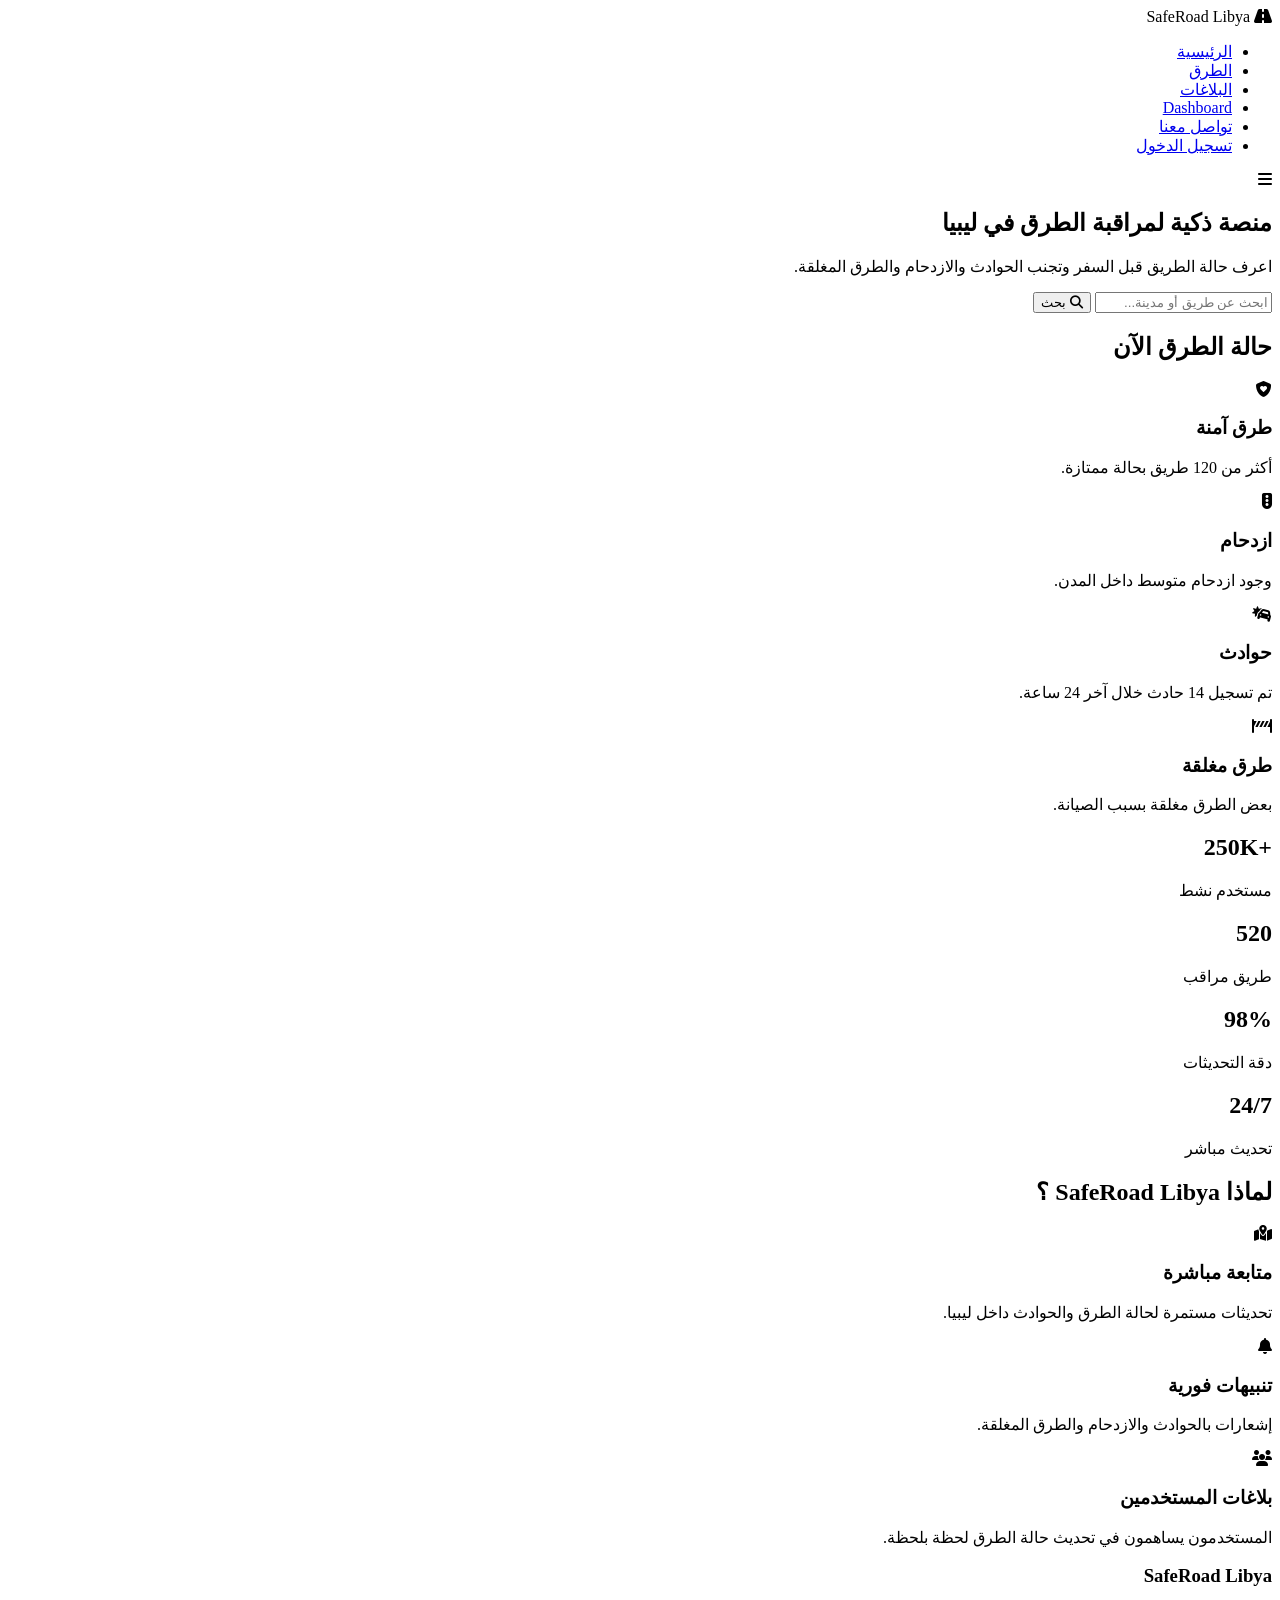
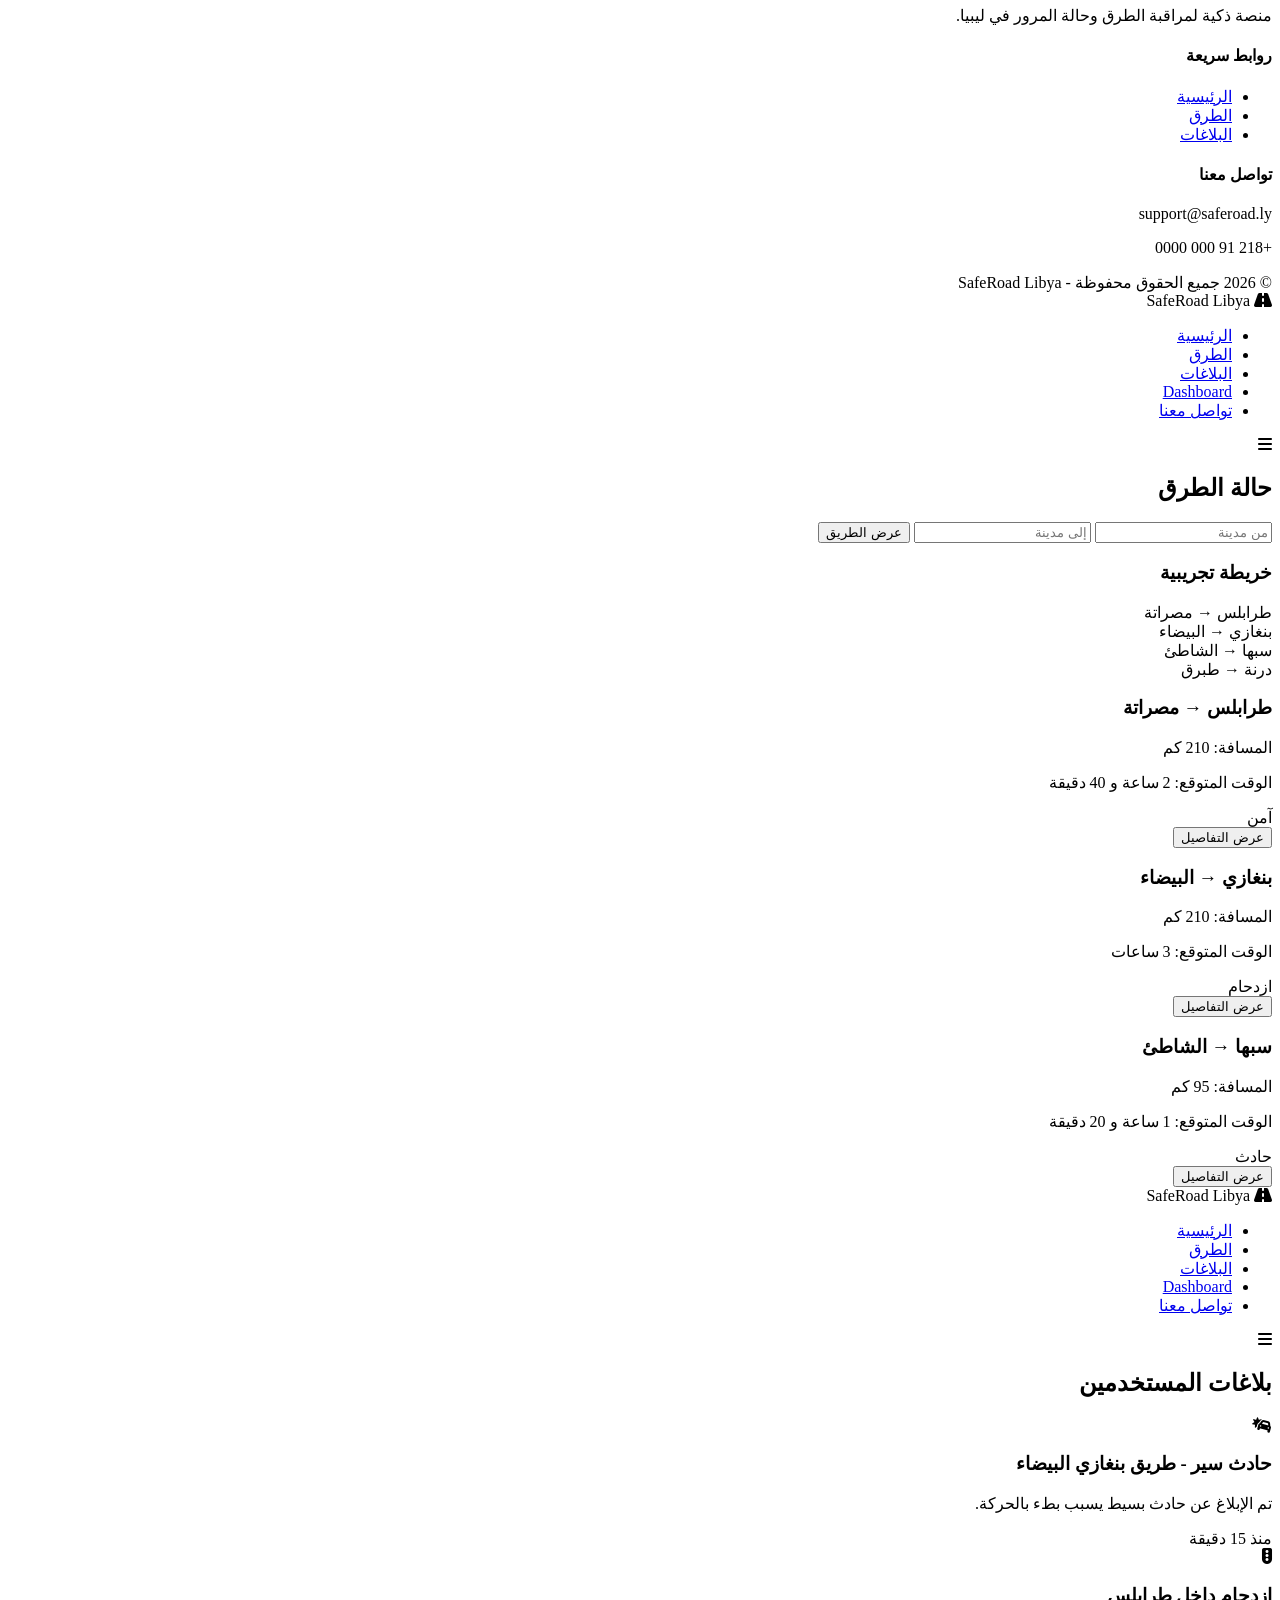
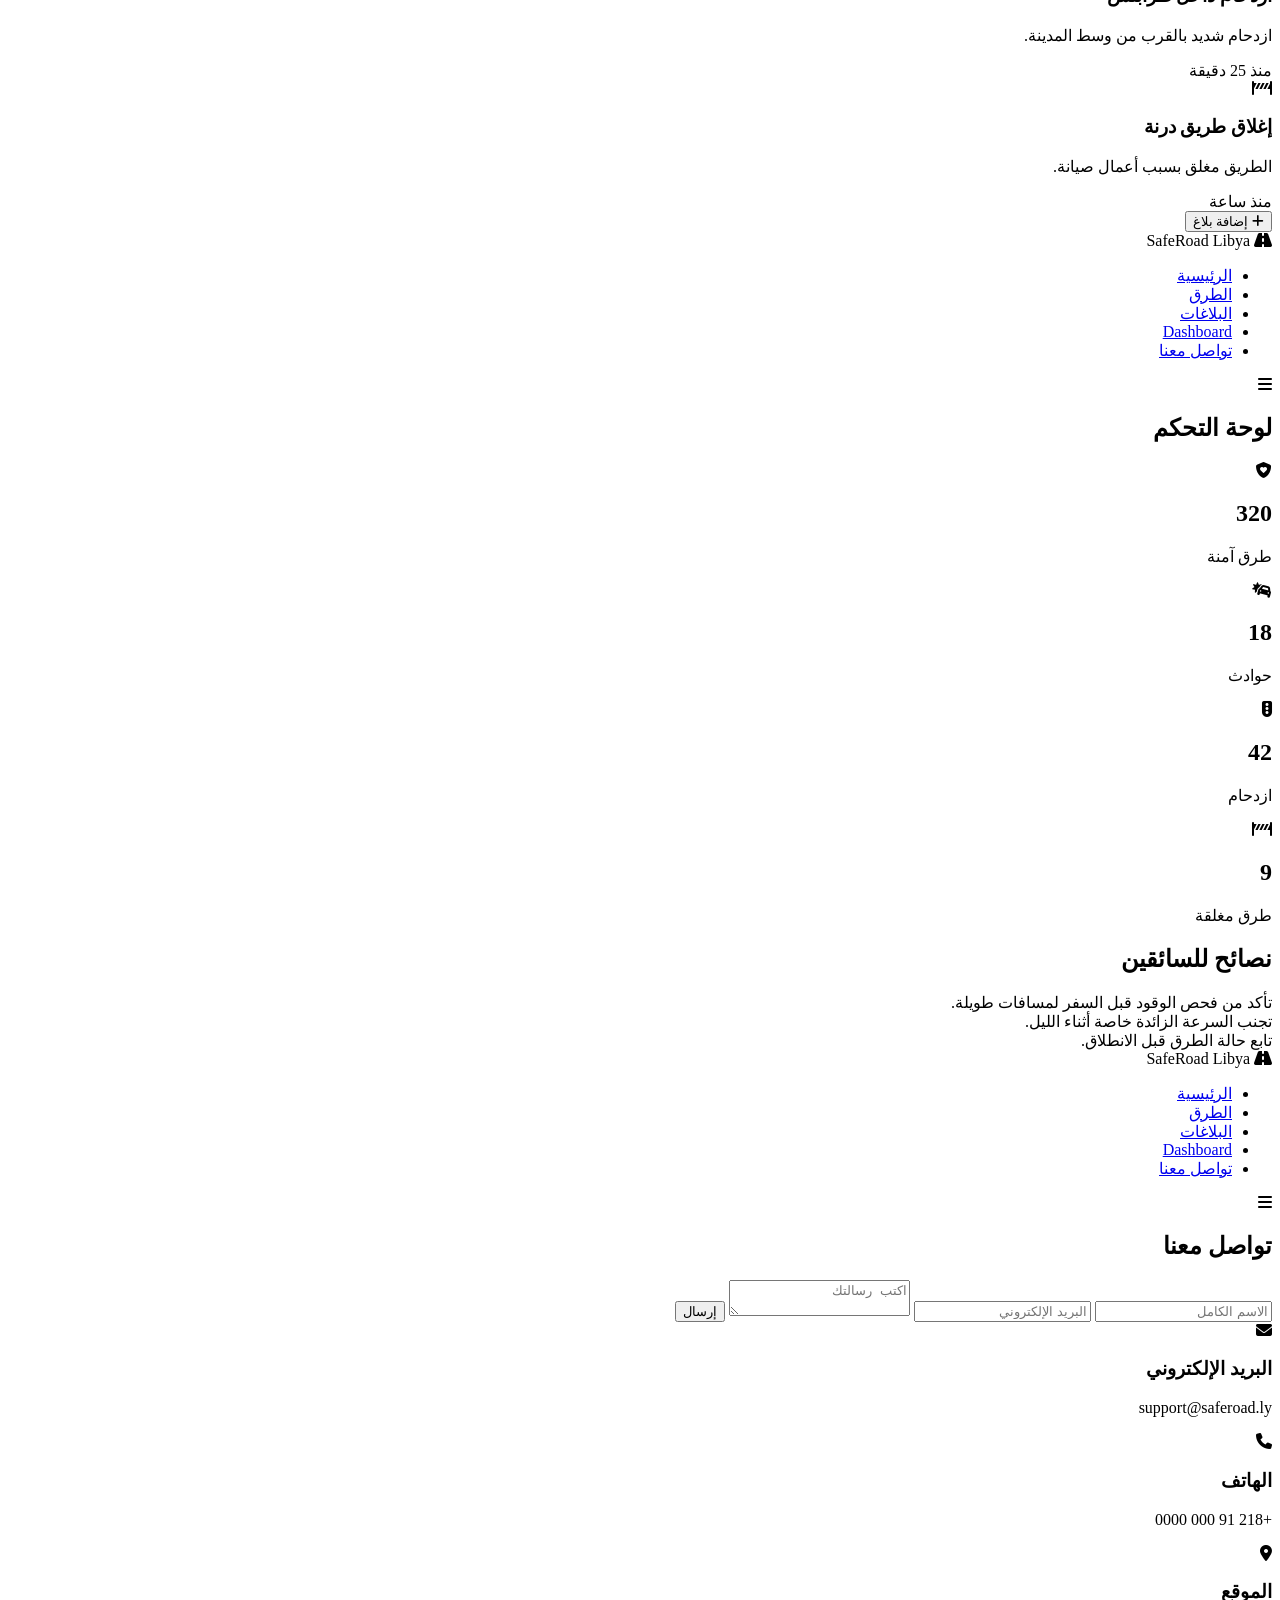
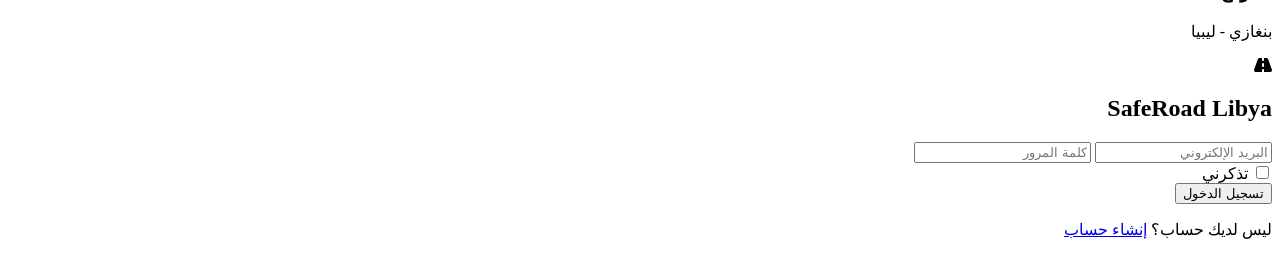
==== index.html @ 89100dc2 "Add files via upload" ====
<!-- =========================
File: index.html
========================= -->
<!DOCTYPE html>
<html lang="ar" dir="rtl">
<head>
  <meta charset="UTF-8" />
  <meta name="viewport" content="width=device-width, initial-scale=1.0"/>
  <title>SafeRoad Libya</title>

  <!-- Google Font -->
  <link rel="preconnect" href="https://fonts.googleapis.com">
  <link href="https://fonts.googleapis.com/css2?family=Cairo:wght@300;400;600;700;800&display=swap" rel="stylesheet">

  <!-- Font Awesome -->
  <link rel="stylesheet" href="https://cdnjs.cloudflare.com/ajax/libs/font-awesome/6.5.2/css/all.min.css"/>

  <!-- CSS -->
  <link rel="stylesheet" href="style.css">
</head>
<body>

  <!-- Navbar -->
  <header class="header">
    <nav class="navbar container">
      <div class="logo">
        <i class="fa-solid fa-road"></i>
        SafeRoad Libya
      </div>

      <ul class="nav-links" id="navLinks">
        <li><a href="index.html" class="active">الرئيسية</a></li>
        <li><a href="roads.html">الطرق</a></li>
        <li><a href="reports.html">البلاغات</a></li>
        <li><a href="dashboard.html">Dashboard</a></li>
        <li><a href="contact.html">تواصل معنا</a></li>
        <li><a href="login.html" class="login-btn">تسجيل الدخول</a></li>
      </ul>

      <div class="menu-toggle" id="menuToggle">
        <i class="fa-solid fa-bars"></i>
      </div>
    </nav>
  </header>

  <!-- Hero -->
  <section class="hero">
    <div class="overlay"></div>

    <div class="hero-content container">
      <h1>منصة ذكية لمراقبة الطرق في ليبيا</h1>
      <p>
        اعرف حالة الطريق قبل السفر وتجنب الحوادث والازدحام والطرق المغلقة.
      </p>

      <div class="search-box">
        <input type="text" placeholder="ابحث عن طريق أو مدينة...">
        <button>
          <i class="fa-solid fa-magnifying-glass"></i>
          بحث
        </button>
      </div>
    </div>
  </section>

  <!-- Status Cards -->
  <section class="cards-section container">
    <div class="section-title">
      <h2>حالة الطرق الآن</h2>
    </div>

    <div class="cards-grid">
      <div class="card green">
        <i class="fa-solid fa-shield-heart"></i>
        <h3>طرق آمنة</h3>
        <p>أكثر من 120 طريق بحالة ممتازة.</p>
      </div>

      <div class="card yellow">
        <i class="fa-solid fa-traffic-light"></i>
        <h3>ازدحام</h3>
        <p>وجود ازدحام متوسط داخل المدن.</p>
      </div>

      <div class="card red">
        <i class="fa-solid fa-car-burst"></i>
        <h3>حوادث</h3>
        <p>تم تسجيل 14 حادث خلال آخر 24 ساعة.</p>
      </div>

      <div class="card gray">
        <i class="fa-solid fa-road-barrier"></i>
        <h3>طرق مغلقة</h3>
        <p>بعض الطرق مغلقة بسبب الصيانة.</p>
      </div>
    </div>
  </section>

  <!-- Statistics -->
  <section class="stats">
    <div class="container stats-grid">

      <div class="stat-box">
        <h2>+250K</h2>
        <p>مستخدم نشط</p>
      </div>

      <div class="stat-box">
        <h2>520</h2>
        <p>طريق مراقب</p>
      </div>

      <div class="stat-box">
        <h2>98%</h2>
        <p>دقة التحديثات</p>
      </div>

      <div class="stat-box">
        <h2>24/7</h2>
        <p>تحديث مباشر</p>
      </div>

    </div>
  </section>

  <!-- About -->
  <section class="about container">
    <div class="section-title">
      <h2>لماذا SafeRoad Libya ؟</h2>
    </div>

    <div class="about-grid">
      <div class="about-box">
        <i class="fa-solid fa-map-location-dot"></i>
        <h3>متابعة مباشرة</h3>
        <p>
          تحديثات مستمرة لحالة الطرق والحوادث داخل ليبيا.
        </p>
      </div>

      <div class="about-box">
        <i class="fa-solid fa-bell"></i>
        <h3>تنبيهات فورية</h3>
        <p>
          إشعارات بالحوادث والازدحام والطرق المغلقة.
        </p>
      </div>

      <div class="about-box">
        <i class="fa-solid fa-users"></i>
        <h3>بلاغات المستخدمين</h3>
        <p>
          المستخدمون يساهمون في تحديث حالة الطرق لحظة بلحظة.
        </p>
      </div>
    </div>
  </section>

  <!-- Footer -->
  <footer class="footer">
    <div class="container footer-grid">

      <div>
        <h3>SafeRoad Libya</h3>
        <p>
          منصة ذكية لمراقبة الطرق وحالة المرور في ليبيا.
        </p>
      </div>

      <div>
        <h4>روابط سريعة</h4>
        <ul>
          <li><a href="index.html">الرئيسية</a></li>
          <li><a href="roads.html">الطرق</a></li>
          <li><a href="reports.html">البلاغات</a></li>
        </ul>
      </div>

      <div>
        <h4>تواصل معنا</h4>
        <p>support@saferoad.ly</p>
        <p>+218 91 000 0000</p>
      </div>

    </div>

    <div class="footer-bottom">
      © 2026 جميع الحقوق محفوظة - SafeRoad Libya
    </div>
  </footer>

  <script src="script.js"></script>
</body>
</html>
<!-- =========================
File: roads.html
========================= -->
<!DOCTYPE html>
<html lang="ar" dir="rtl">
<head>
  <meta charset="UTF-8">
  <meta name="viewport" content="width=device-width, initial-scale=1.0">
  <title>الطرق - SafeRoad Libya</title>

  <link href="https://fonts.googleapis.com/css2?family=Cairo:wght@300;400;600;700&display=swap" rel="stylesheet">

  <link rel="stylesheet" href="https://cdnjs.cloudflare.com/ajax/libs/font-awesome/6.5.2/css/all.min.css"/>

  <link rel="stylesheet" href="style.css">
</head>
<body>

<header class="header">
  <nav class="navbar container">
    <div class="logo">
      <i class="fa-solid fa-road"></i>
      SafeRoad Libya
    </div>

    <ul class="nav-links" id="navLinks">
      <li><a href="index.html">الرئيسية</a></li>
      <li><a href="roads.html" class="active">الطرق</a></li>
      <li><a href="reports.html">البلاغات</a></li>
      <li><a href="dashboard.html">Dashboard</a></li>
      <li><a href="contact.html">تواصل معنا</a></li>
    </ul>

    <div class="menu-toggle" id="menuToggle">
      <i class="fa-solid fa-bars"></i>
    </div>
  </nav>
</header>

<section class="page-hero small-hero">
  <h1>حالة الطرق</h1>
</section>

<section class="container roads-search">
  <div class="search-grid">
    <input type="text" placeholder="من مدينة">
    <input type="text" placeholder="إلى مدينة">
    <button>عرض الطريق</button>
  </div>
</section>

<section class="container">
  <div class="map-demo">
    <h3>خريطة تجريبية</h3>

    <div class="map-lines">
      <div class="line green-line">طرابلس → مصراتة</div>
      <div class="line yellow-line">بنغازي → البيضاء</div>
      <div class="line red-line">سبها → الشاطئ</div>
      <div class="line gray-line">درنة → طبرق</div>
    </div>
  </div>
</section>

<section class="container route-results">

  <div class="route-card">
    <div>
      <h3>طرابلس → مصراتة</h3>
      <p>المسافة: 210 كم</p>
      <p>الوقت المتوقع: 2 ساعة و 40 دقيقة</p>
    </div>

    <div class="route-status safe">
      آمن
    </div>

    <button>عرض التفاصيل</button>
  </div>

  <div class="route-card">
    <div>
      <h3>بنغازي → البيضاء</h3>
      <p>المسافة: 210 كم</p>
      <p>الوقت المتوقع: 3 ساعات</p>
    </div>

    <div class="route-status busy">
      ازدحام
    </div>

    <button>عرض التفاصيل</button>
  </div>

  <div class="route-card">
    <div>
      <h3>سبها → الشاطئ</h3>
      <p>المسافة: 95 كم</p>
      <p>الوقت المتوقع: 1 ساعة و 20 دقيقة</p>
    </div>

    <div class="route-status danger">
      حادث
    </div>

    <button>عرض التفاصيل</button>
  </div>

</section>

<script src="script.js"></script>
</body>
</html>
<!-- =========================
File: reports.html
========================= -->
<!DOCTYPE html>
<html lang="ar" dir="rtl">
<head>
  <meta charset="UTF-8">
  <meta name="viewport" content="width=device-width, initial-scale=1.0">

  <title>البلاغات - SafeRoad Libya</title>

  <link href="https://fonts.googleapis.com/css2?family=Cairo:wght@300;400;600;700&display=swap" rel="stylesheet">

  <link rel="stylesheet" href="https://cdnjs.cloudflare.com/ajax/libs/font-awesome/6.5.2/css/all.min.css"/>

  <link rel="stylesheet" href="style.css">
</head>
<body>

<header class="header">
  <nav class="navbar container">
    <div class="logo">
      <i class="fa-solid fa-road"></i>
      SafeRoad Libya
    </div>

    <ul class="nav-links" id="navLinks">
      <li><a href="index.html">الرئيسية</a></li>
      <li><a href="roads.html">الطرق</a></li>
      <li><a href="reports.html" class="active">البلاغات</a></li>
      <li><a href="dashboard.html">Dashboard</a></li>
      <li><a href="contact.html">تواصل معنا</a></li>
    </ul>

    <div class="menu-toggle" id="menuToggle">
      <i class="fa-solid fa-bars"></i>
    </div>
  </nav>
</header>

<section class="page-hero small-hero">
  <h1>بلاغات المستخدمين</h1>
</section>

<section class="container reports-container">

  <div class="report-item">
    <div class="report-icon red">
      <i class="fa-solid fa-car-burst"></i>
    </div>

    <div class="report-content">
      <h3>حادث سير - طريق بنغازي البيضاء</h3>
      <p>تم الإبلاغ عن حادث بسيط يسبب بطء بالحركة.</p>
      <span>منذ 15 دقيقة</span>
    </div>
  </div>

  <div class="report-item">
    <div class="report-icon yellow">
      <i class="fa-solid fa-traffic-light"></i>
    </div>

    <div class="report-content">
      <h3>ازدحام داخل طرابلس</h3>
      <p>ازدحام شديد بالقرب من وسط المدينة.</p>
      <span>منذ 25 دقيقة</span>
    </div>
  </div>

  <div class="report-item">
    <div class="report-icon gray">
      <i class="fa-solid fa-road-barrier"></i>
    </div>

    <div class="report-content">
      <h3>إغلاق طريق درنة</h3>
      <p>الطريق مغلق بسبب أعمال صيانة.</p>
      <span>منذ ساعة</span>
    </div>
  </div>

  <button class="add-report-btn">
    <i class="fa-solid fa-plus"></i>
    إضافة بلاغ
  </button>

</section>

<script src="script.js"></script>
</body>
</html>
<!-- =========================
File: dashboard.html
========================= -->
<!DOCTYPE html>
<html lang="ar" dir="rtl">
<head>
  <meta charset="UTF-8">
  <meta name="viewport" content="width=device-width, initial-scale=1.0">

  <title>Dashboard - SafeRoad Libya</title>

  <link href="https://fonts.googleapis.com/css2?family=Cairo:wght@300;400;600;700&display=swap" rel="stylesheet">

  <link rel="stylesheet" href="https://cdnjs.cloudflare.com/ajax/libs/font-awesome/6.5.2/css/all.min.css"/>

  <link rel="stylesheet" href="style.css">
</head>
<body>

<header class="header">
  <nav class="navbar container">
    <div class="logo">
      <i class="fa-solid fa-road"></i>
      SafeRoad Libya
    </div>

    <ul class="nav-links" id="navLinks">
      <li><a href="index.html">الرئيسية</a></li>
      <li><a href="roads.html">الطرق</a></li>
      <li><a href="reports.html">البلاغات</a></li>
      <li><a href="dashboard.html" class="active">Dashboard</a></li>
      <li><a href="contact.html">تواصل معنا</a></li>
    </ul>

    <div class="menu-toggle" id="menuToggle">
      <i class="fa-solid fa-bars"></i>
    </div>
  </nav>
</header>

<section class="page-hero small-hero">
  <h1>لوحة التحكم</h1>
</section>

<section class="container dashboard-grid">

  <div class="dashboard-card green">
    <i class="fa-solid fa-shield-heart"></i>
    <h2>320</h2>
    <p>طرق آمنة</p>
  </div>

  <div class="dashboard-card red">
    <i class="fa-solid fa-car-burst"></i>
    <h2>18</h2>
    <p>حوادث</p>
  </div>

  <div class="dashboard-card yellow">
    <i class="fa-solid fa-traffic-light"></i>
    <h2>42</h2>
    <p>ازدحام</p>
  </div>

  <div class="dashboard-card gray">
    <i class="fa-solid fa-road-barrier"></i>
    <h2>9</h2>
    <p>طرق مغلقة</p>
  </div>

</section>

<section class="container tips-section">
  <h2>نصائح للسائقين</h2>

  <div class="tips-grid">
    <div class="tip-box">
      تأكد من فحص الوقود قبل السفر لمسافات طويلة.
    </div>

    <div class="tip-box">
      تجنب السرعة الزائدة خاصة أثناء الليل.
    </div>

    <div class="tip-box">
      تابع حالة الطرق قبل الانطلاق.
    </div>
  </div>
</section>

<script src="script.js"></script>
</body>
</html>
<!-- =========================
File: contact.html
========================= -->
<!DOCTYPE html>
<html lang="ar" dir="rtl">
<head>
  <meta charset="UTF-8">
  <meta name="viewport" content="width=device-width, initial-scale=1.0">

  <title>تواصل معنا - SafeRoad Libya</title>

  <link href="https://fonts.googleapis.com/css2?family=Cairo:wght@300;400;600;700&display=swap" rel="stylesheet">

  <link rel="stylesheet" href="https://cdnjs.cloudflare.com/ajax/libs/font-awesome/6.5.2/css/all.min.css"/>

  <link rel="stylesheet" href="style.css">
</head>
<body>

<header class="header">
  <nav class="navbar container">
    <div class="logo">
      <i class="fa-solid fa-road"></i>
      SafeRoad Libya
    </div>

    <ul class="nav-links" id="navLinks">
      <li><a href="index.html">الرئيسية</a></li>
      <li><a href="roads.html">الطرق</a></li>
      <li><a href="reports.html">البلاغات</a></li>
      <li><a href="dashboard.html">Dashboard</a></li>
      <li><a href="contact.html" class="active">تواصل معنا</a></li>
    </ul>

    <div class="menu-toggle" id="menuToggle">
      <i class="fa-solid fa-bars"></i>
    </div>
  </nav>
</header>

<section class="page-hero small-hero">
  <h1>تواصل معنا</h1>
</section>

<section class="container contact-grid">

  <form class="contact-form">
    <input type="text" placeholder="الاسم الكامل">
    <input type="email" placeholder="البريد الإلكتروني">
    <textarea placeholder="اكتب رسالتك"></textarea>

    <button type="submit">إرسال</button>
  </form>

  <div class="contact-info">

    <div class="info-card">
      <i class="fa-solid fa-envelope"></i>
      <h3>البريد الإلكتروني</h3>
      <p>support@saferoad.ly</p>
    </div>

    <div class="info-card">
      <i class="fa-solid fa-phone"></i>
      <h3>الهاتف</h3>
      <p>+218 91 000 0000</p>
    </div>

    <div class="info-card">
      <i class="fa-solid fa-location-dot"></i>
      <h3>الموقع</h3>
      <p>بنغازي - ليبيا</p>
    </div>

  </div>

</section>

<script src="script.js"></script>
</body>
</html>
<!-- =========================
File: login.html
========================= -->
<!DOCTYPE html>
<html lang="ar" dir="rtl">
<head>
  <meta charset="UTF-8">
  <meta name="viewport" content="width=device-width, initial-scale=1.0">

  <title>تسجيل الدخول - SafeRoad Libya</title>

  <link href="https://fonts.googleapis.com/css2?family=Cairo:wght@300;400;600;700&display=swap" rel="stylesheet">

  <link rel="stylesheet" href="https://cdnjs.cloudflare.com/ajax/libs/font-awesome/6.5.2/css/all.min.css"/>

  <link rel="stylesheet" href="style.css">
</head>
<body>

<section class="login-page">

  <div class="login-glass">

    <div class="login-logo">
      <i class="fa-solid fa-road"></i>
      <h2>SafeRoad Libya</h2>
    </div>

    <form class="login-form">

      <input type="email" placeholder="البريد الإلكتروني">

      <input type="password" placeholder="كلمة المرور">

      <div class="remember">
        <label>
          <input type="checkbox">
          تذكرني
        </label>
      </div>

      <button type="submit">تسجيل الدخول</button>

      <p class="create-account">
        ليس لديك حساب؟
        <a href="#">إنشاء حساب</a>
      </p>

    </form>

  </div>

</section>

<script src="script.js"></script>
</body>
</html>
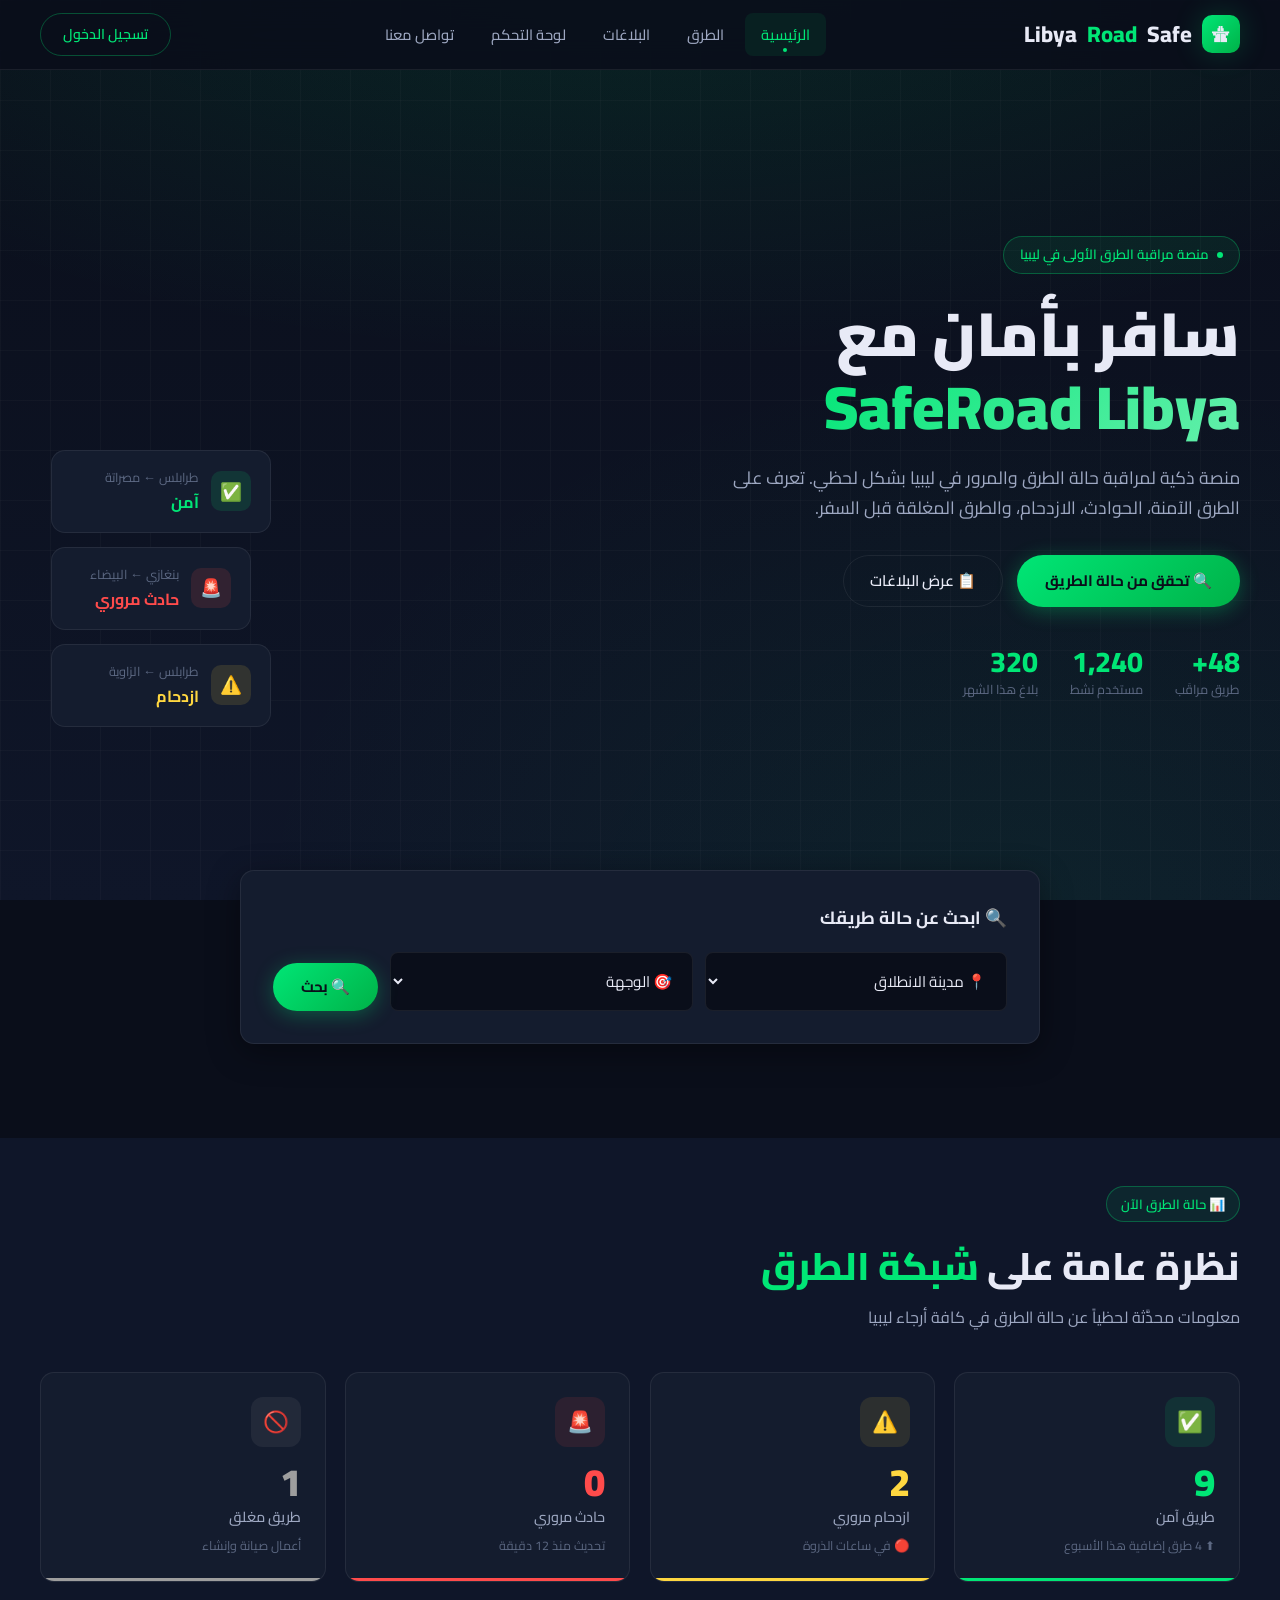
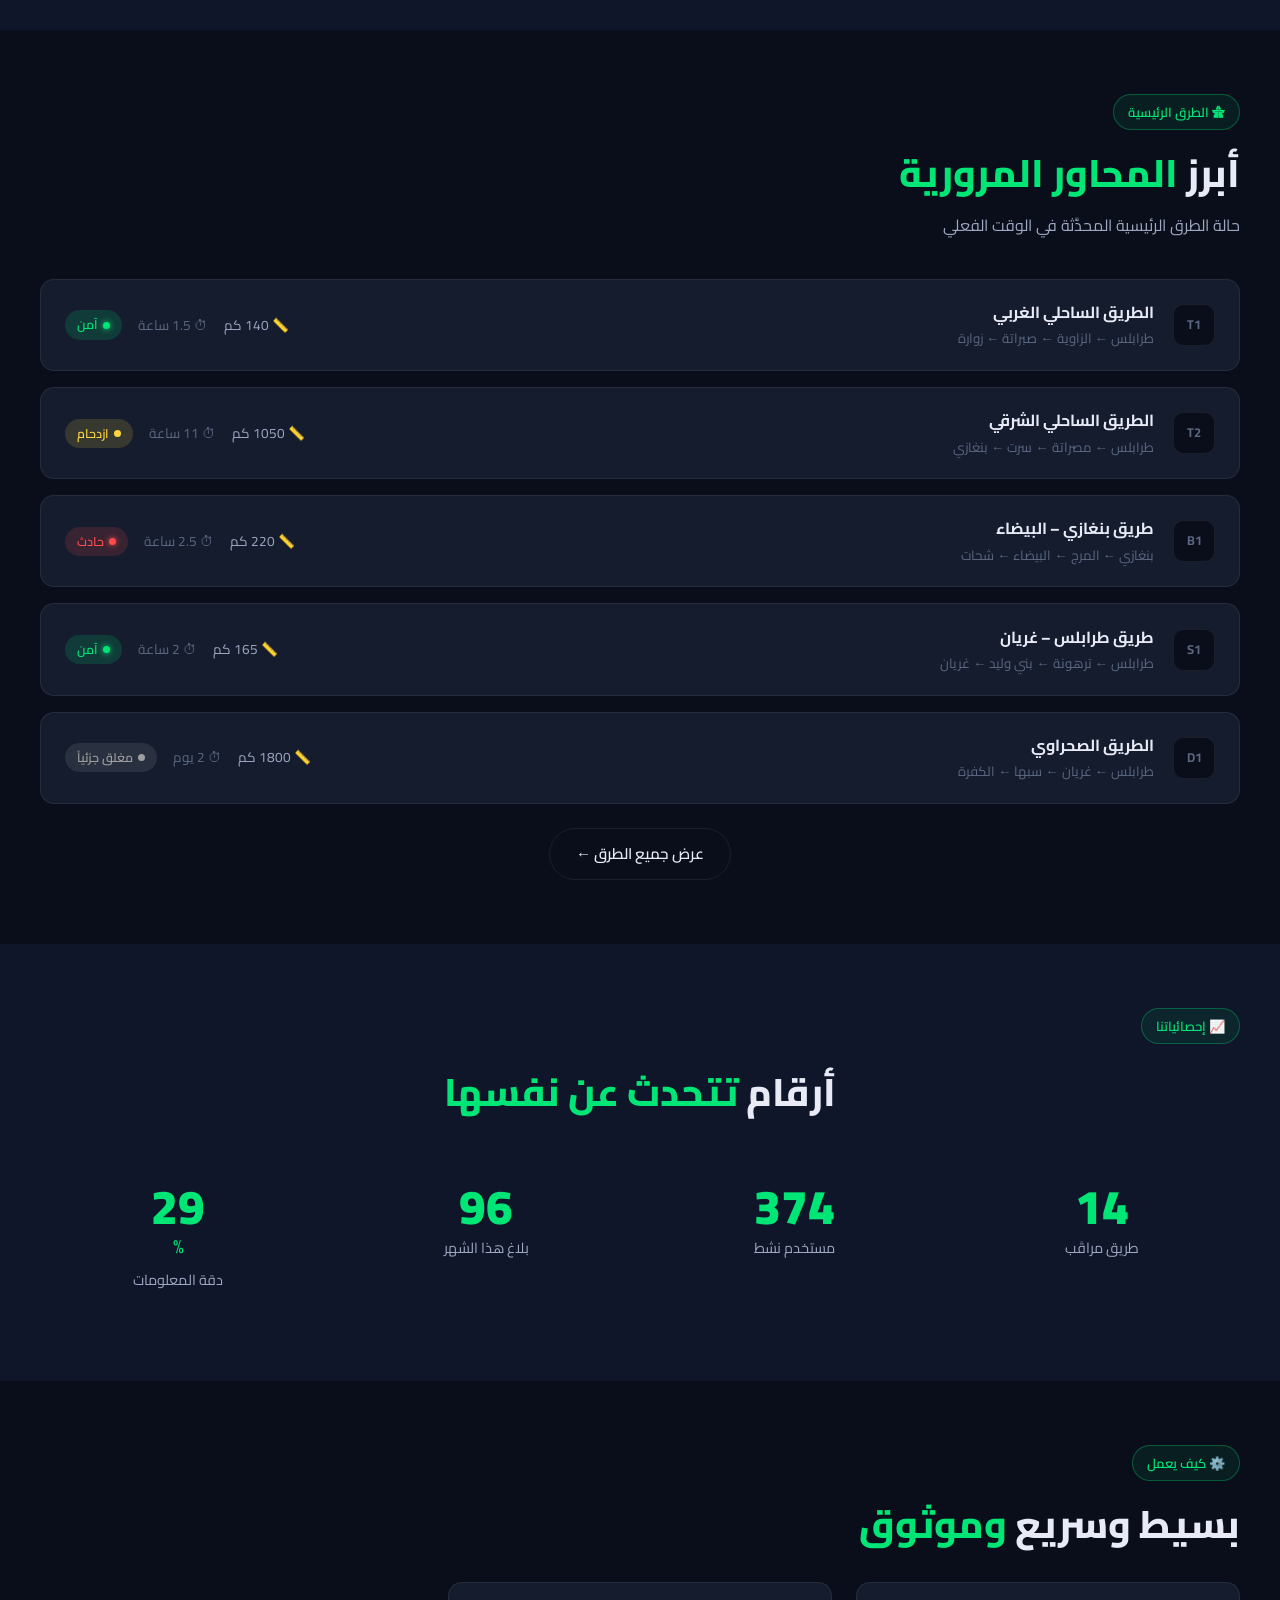
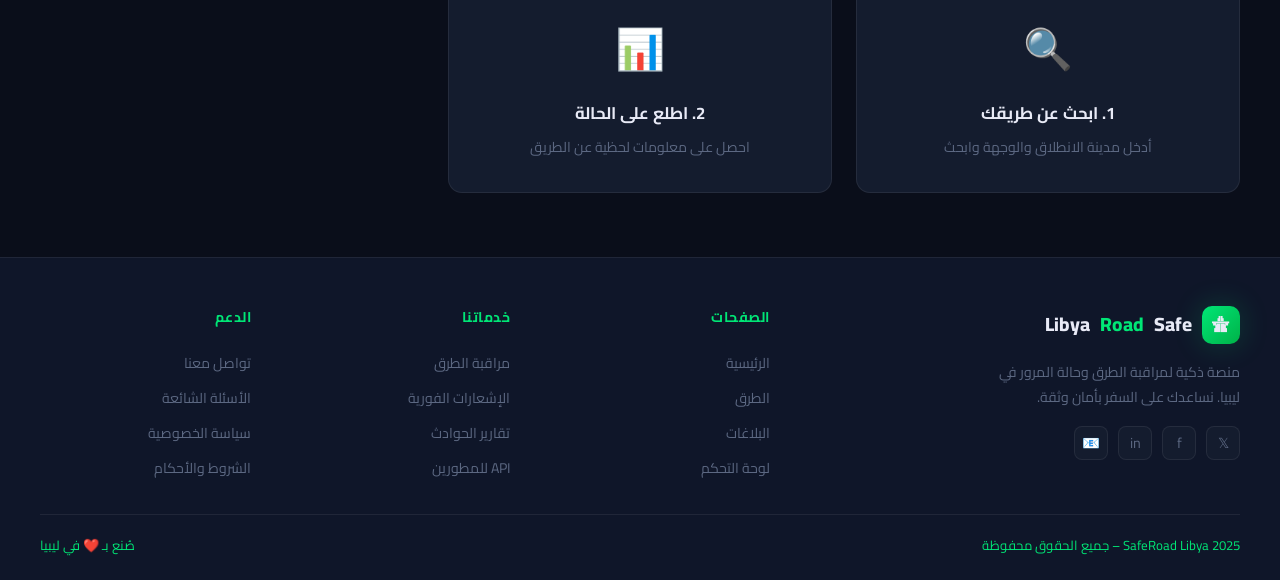
==== commit 062ce8d4: "Fix footer copyright year formatting" ====
--- a/index.html
+++ b/index.html
@@ -1,630 +1,2302 @@
-<!-- =========================
-File: index.html
-========================= -->
-<!DOCTYPE html>
-<html lang="ar" dir="rtl">
-<head>
-  <meta charset="UTF-8" />
-  <meta name="viewport" content="width=device-width, initial-scale=1.0"/>
-  <title>SafeRoad Libya</title>
-
-  <!-- Google Font -->
-  <link rel="preconnect" href="https://fonts.googleapis.com">
-  <link href="https://fonts.googleapis.com/css2?family=Cairo:wght@300;400;600;700;800&display=swap" rel="stylesheet">
-
-  <!-- Font Awesome -->
-  <link rel="stylesheet" href="https://cdnjs.cloudflare.com/ajax/libs/font-awesome/6.5.2/css/all.min.css"/>
-
-  <!-- CSS -->
-  <link rel="stylesheet" href="style.css">
-</head>
-<body>
-
-  <!-- Navbar -->
-  <header class="header">
-    <nav class="navbar container">
-      <div class="logo">
-        <i class="fa-solid fa-road"></i>
-        SafeRoad Libya
-      </div>
-
-      <ul class="nav-links" id="navLinks">
-        <li><a href="index.html" class="active">الرئيسية</a></li>
-        <li><a href="roads.html">الطرق</a></li>
-        <li><a href="reports.html">البلاغات</a></li>
-        <li><a href="dashboard.html">Dashboard</a></li>
-        <li><a href="contact.html">تواصل معنا</a></li>
-        <li><a href="login.html" class="login-btn">تسجيل الدخول</a></li>
-      </ul>
-
-      <div class="menu-toggle" id="menuToggle">
-        <i class="fa-solid fa-bars"></i>
-      </div>
-    </nav>
-  </header>
-
-  <!-- Hero -->
-  <section class="hero">
-    <div class="overlay"></div>
-
-    <div class="hero-content container">
-      <h1>منصة ذكية لمراقبة الطرق في ليبيا</h1>
-      <p>
-        اعرف حالة الطريق قبل السفر وتجنب الحوادث والازدحام والطرق المغلقة.
-      </p>
-
-      <div class="search-box">
-        <input type="text" placeholder="ابحث عن طريق أو مدينة...">
-        <button>
-          <i class="fa-solid fa-magnifying-glass"></i>
-          بحث
-        </button>
-      </div>
-    </div>
-  </section>
-
-  <!-- Status Cards -->
-  <section class="cards-section container">
-    <div class="section-title">
-      <h2>حالة الطرق الآن</h2>
-    </div>
-
-    <div class="cards-grid">
-      <div class="card green">
-        <i class="fa-solid fa-shield-heart"></i>
-        <h3>طرق آمنة</h3>
-        <p>أكثر من 120 طريق بحالة ممتازة.</p>
-      </div>
-
-      <div class="card yellow">
-        <i class="fa-solid fa-traffic-light"></i>
-        <h3>ازدحام</h3>
-        <p>وجود ازدحام متوسط داخل المدن.</p>
-      </div>
-
-      <div class="card red">
-        <i class="fa-solid fa-car-burst"></i>
-        <h3>حوادث</h3>
-        <p>تم تسجيل 14 حادث خلال آخر 24 ساعة.</p>
-      </div>
-
-      <div class="card gray">
-        <i class="fa-solid fa-road-barrier"></i>
-        <h3>طرق مغلقة</h3>
-        <p>بعض الطرق مغلقة بسبب الصيانة.</p>
-      </div>
-    </div>
-  </section>
-
-  <!-- Statistics -->
-  <section class="stats">
-    <div class="container stats-grid">
-
-      <div class="stat-box">
-        <h2>+250K</h2>
-        <p>مستخدم نشط</p>
-      </div>
-
-      <div class="stat-box">
-        <h2>520</h2>
-        <p>طريق مراقب</p>
-      </div>
-
-      <div class="stat-box">
-        <h2>98%</h2>
-        <p>دقة التحديثات</p>
-      </div>
-
-      <div class="stat-box">
-        <h2>24/7</h2>
-        <p>تحديث مباشر</p>
-      </div>
-
-    </div>
-  </section>
-
-  <!-- About -->
-  <section class="about container">
-    <div class="section-title">
-      <h2>لماذا SafeRoad Libya ؟</h2>
-    </div>
-
-    <div class="about-grid">
-      <div class="about-box">
-        <i class="fa-solid fa-map-location-dot"></i>
-        <h3>متابعة مباشرة</h3>
-        <p>
-          تحديثات مستمرة لحالة الطرق والحوادث داخل ليبيا.
-        </p>
-      </div>
-
-      <div class="about-box">
-        <i class="fa-solid fa-bell"></i>
-        <h3>تنبيهات فورية</h3>
-        <p>
-          إشعارات بالحوادث والازدحام والطرق المغلقة.
-        </p>
-      </div>
-
-      <div class="about-box">
-        <i class="fa-solid fa-users"></i>
-        <h3>بلاغات المستخدمين</h3>
-        <p>
-          المستخدمون يساهمون في تحديث حالة الطرق لحظة بلحظة.
-        </p>
-      </div>
-    </div>
-  </section>
-
-  <!-- Footer -->
-  <footer class="footer">
-    <div class="container footer-grid">
-
-      <div>
-        <h3>SafeRoad Libya</h3>
-        <p>
-          منصة ذكية لمراقبة الطرق وحالة المرور في ليبيا.
-        </p>
-      </div>
-
-      <div>
-        <h4>روابط سريعة</h4>
-        <ul>
-          <li><a href="index.html">الرئيسية</a></li>
-          <li><a href="roads.html">الطرق</a></li>
-          <li><a href="reports.html">البلاغات</a></li>
-        </ul>
-      </div>
-
-      <div>
-        <h4>تواصل معنا</h4>
-        <p>support@saferoad.ly</p>
-        <p>+218 91 000 0000</p>
-      </div>
-
-    </div>
-
-    <div class="footer-bottom">
-      © 2026 جميع الحقوق محفوظة - SafeRoad Libya
-    </div>
-  </footer>
-
-  <script src="script.js"></script>
-</body>
-</html>
-<!-- =========================
-File: roads.html
-========================= -->
-<!DOCTYPE html>
-<html lang="ar" dir="rtl">
-<head>
-  <meta charset="UTF-8">
-  <meta name="viewport" content="width=device-width, initial-scale=1.0">
-  <title>الطرق - SafeRoad Libya</title>
-
-  <link href="https://fonts.googleapis.com/css2?family=Cairo:wght@300;400;600;700&display=swap" rel="stylesheet">
-
-  <link rel="stylesheet" href="https://cdnjs.cloudflare.com/ajax/libs/font-awesome/6.5.2/css/all.min.css"/>
-
-  <link rel="stylesheet" href="style.css">
-</head>
-<body>
-
-<header class="header">
-  <nav class="navbar container">
-    <div class="logo">
-      <i class="fa-solid fa-road"></i>
-      SafeRoad Libya
-    </div>
-
-    <ul class="nav-links" id="navLinks">
-      <li><a href="index.html">الرئيسية</a></li>
-      <li><a href="roads.html" class="active">الطرق</a></li>
-      <li><a href="reports.html">البلاغات</a></li>
-      <li><a href="dashboard.html">Dashboard</a></li>
-      <li><a href="contact.html">تواصل معنا</a></li>
-    </ul>
-
-    <div class="menu-toggle" id="menuToggle">
-      <i class="fa-solid fa-bars"></i>
-    </div>
-  </nav>
-</header>
-
-<section class="page-hero small-hero">
-  <h1>حالة الطرق</h1>
-</section>
-
-<section class="container roads-search">
-  <div class="search-grid">
-    <input type="text" placeholder="من مدينة">
-    <input type="text" placeholder="إلى مدينة">
-    <button>عرض الطريق</button>
-  </div>
-</section>
-
-<section class="container">
-  <div class="map-demo">
-    <h3>خريطة تجريبية</h3>
-
-    <div class="map-lines">
-      <div class="line green-line">طرابلس → مصراتة</div>
-      <div class="line yellow-line">بنغازي → البيضاء</div>
-      <div class="line red-line">سبها → الشاطئ</div>
-      <div class="line gray-line">درنة → طبرق</div>
-    </div>
-  </div>
-</section>
-
-<section class="container route-results">
-
-  <div class="route-card">
-    <div>
-      <h3>طرابلس → مصراتة</h3>
-      <p>المسافة: 210 كم</p>
-      <p>الوقت المتوقع: 2 ساعة و 40 دقيقة</p>
-    </div>
-
-    <div class="route-status safe">
-      آمن
-    </div>
-
-    <button>عرض التفاصيل</button>
-  </div>
-
-  <div class="route-card">
-    <div>
-      <h3>بنغازي → البيضاء</h3>
-      <p>المسافة: 210 كم</p>
-      <p>الوقت المتوقع: 3 ساعات</p>
-    </div>
-
-    <div class="route-status busy">
-      ازدحام
-    </div>
-
-    <button>عرض التفاصيل</button>
-  </div>
-
-  <div class="route-card">
-    <div>
-      <h3>سبها → الشاطئ</h3>
-      <p>المسافة: 95 كم</p>
-      <p>الوقت المتوقع: 1 ساعة و 20 دقيقة</p>
-    </div>
-
-    <div class="route-status danger">
-      حادث
-    </div>
-
-    <button>عرض التفاصيل</button>
-  </div>
-
-</section>
-
-<script src="script.js"></script>
-</body>
-</html>
-<!-- =========================
-File: reports.html
-========================= -->
-<!DOCTYPE html>
-<html lang="ar" dir="rtl">
-<head>
-  <meta charset="UTF-8">
-  <meta name="viewport" content="width=device-width, initial-scale=1.0">
-
-  <title>البلاغات - SafeRoad Libya</title>
-
-  <link href="https://fonts.googleapis.com/css2?family=Cairo:wght@300;400;600;700&display=swap" rel="stylesheet">
-
-  <link rel="stylesheet" href="https://cdnjs.cloudflare.com/ajax/libs/font-awesome/6.5.2/css/all.min.css"/>
-
-  <link rel="stylesheet" href="style.css">
-</head>
-<body>
-
-<header class="header">
-  <nav class="navbar container">
-    <div class="logo">
-      <i class="fa-solid fa-road"></i>
-      SafeRoad Libya
-    </div>
-
-    <ul class="nav-links" id="navLinks">
-      <li><a href="index.html">الرئيسية</a></li>
-      <li><a href="roads.html">الطرق</a></li>
-      <li><a href="reports.html" class="active">البلاغات</a></li>
-      <li><a href="dashboard.html">Dashboard</a></li>
-      <li><a href="contact.html">تواصل معنا</a></li>
-    </ul>
-
-    <div class="menu-toggle" id="menuToggle">
-      <i class="fa-solid fa-bars"></i>
-    </div>
-  </nav>
-</header>
-
-<section class="page-hero small-hero">
-  <h1>بلاغات المستخدمين</h1>
-</section>
-
-<section class="container reports-container">
-
-  <div class="report-item">
-    <div class="report-icon red">
-      <i class="fa-solid fa-car-burst"></i>
-    </div>
-
-    <div class="report-content">
-      <h3>حادث سير - طريق بنغازي البيضاء</h3>
-      <p>تم الإبلاغ عن حادث بسيط يسبب بطء بالحركة.</p>
-      <span>منذ 15 دقيقة</span>
-    </div>
-  </div>
-
-  <div class="report-item">
-    <div class="report-icon yellow">
-      <i class="fa-solid fa-traffic-light"></i>
-    </div>
-
-    <div class="report-content">
-      <h3>ازدحام داخل طرابلس</h3>
-      <p>ازدحام شديد بالقرب من وسط المدينة.</p>
-      <span>منذ 25 دقيقة</span>
-    </div>
-  </div>
-
-  <div class="report-item">
-    <div class="report-icon gray">
-      <i class="fa-solid fa-road-barrier"></i>
-    </div>
-
-    <div class="report-content">
-      <h3>إغلاق طريق درنة</h3>
-      <p>الطريق مغلق بسبب أعمال صيانة.</p>
-      <span>منذ ساعة</span>
-    </div>
-  </div>
-
-  <button class="add-report-btn">
-    <i class="fa-solid fa-plus"></i>
-    إضافة بلاغ
-  </button>
-
-</section>
-
-<script src="script.js"></script>
-</body>
-</html>
-<!-- =========================
-File: dashboard.html
-========================= -->
-<!DOCTYPE html>
-<html lang="ar" dir="rtl">
-<head>
-  <meta charset="UTF-8">
-  <meta name="viewport" content="width=device-width, initial-scale=1.0">
-
-  <title>Dashboard - SafeRoad Libya</title>
-
-  <link href="https://fonts.googleapis.com/css2?family=Cairo:wght@300;400;600;700&display=swap" rel="stylesheet">
-
-  <link rel="stylesheet" href="https://cdnjs.cloudflare.com/ajax/libs/font-awesome/6.5.2/css/all.min.css"/>
-
-  <link rel="stylesheet" href="style.css">
-</head>
-<body>
-
-<header class="header">
-  <nav class="navbar container">
-    <div class="logo">
-      <i class="fa-solid fa-road"></i>
-      SafeRoad Libya
-    </div>
-
-    <ul class="nav-links" id="navLinks">
-      <li><a href="index.html">الرئيسية</a></li>
-      <li><a href="roads.html">الطرق</a></li>
-      <li><a href="reports.html">البلاغات</a></li>
-      <li><a href="dashboard.html" class="active">Dashboard</a></li>
-      <li><a href="contact.html">تواصل معنا</a></li>
-    </ul>
-
-    <div class="menu-toggle" id="menuToggle">
-      <i class="fa-solid fa-bars"></i>
-    </div>
-  </nav>
-</header>
-
-<section class="page-hero small-hero">
-  <h1>لوحة التحكم</h1>
-</section>
-
-<section class="container dashboard-grid">
-
-  <div class="dashboard-card green">
-    <i class="fa-solid fa-shield-heart"></i>
-    <h2>320</h2>
-    <p>طرق آمنة</p>
-  </div>
-
-  <div class="dashboard-card red">
-    <i class="fa-solid fa-car-burst"></i>
-    <h2>18</h2>
-    <p>حوادث</p>
-  </div>
-
-  <div class="dashboard-card yellow">
-    <i class="fa-solid fa-traffic-light"></i>
-    <h2>42</h2>
-    <p>ازدحام</p>
-  </div>
-
-  <div class="dashboard-card gray">
-    <i class="fa-solid fa-road-barrier"></i>
-    <h2>9</h2>
-    <p>طرق مغلقة</p>
-  </div>
-
-</section>
-
-<section class="container tips-section">
-  <h2>نصائح للسائقين</h2>
-
-  <div class="tips-grid">
-    <div class="tip-box">
-      تأكد من فحص الوقود قبل السفر لمسافات طويلة.
-    </div>
-
-    <div class="tip-box">
-      تجنب السرعة الزائدة خاصة أثناء الليل.
-    </div>
-
-    <div class="tip-box">
-      تابع حالة الطرق قبل الانطلاق.
-    </div>
-  </div>
-</section>
-
-<script src="script.js"></script>
-</body>
-</html>
-<!-- =========================
-File: contact.html
-========================= -->
-<!DOCTYPE html>
-<html lang="ar" dir="rtl">
-<head>
-  <meta charset="UTF-8">
-  <meta name="viewport" content="width=device-width, initial-scale=1.0">
-
-  <title>تواصل معنا - SafeRoad Libya</title>
-
-  <link href="https://fonts.googleapis.com/css2?family=Cairo:wght@300;400;600;700&display=swap" rel="stylesheet">
-
-  <link rel="stylesheet" href="https://cdnjs.cloudflare.com/ajax/libs/font-awesome/6.5.2/css/all.min.css"/>
-
-  <link rel="stylesheet" href="style.css">
-</head>
-<body>
-
-<header class="header">
-  <nav class="navbar container">
-    <div class="logo">
-      <i class="fa-solid fa-road"></i>
-      SafeRoad Libya
-    </div>
-
-    <ul class="nav-links" id="navLinks">
-      <li><a href="index.html">الرئيسية</a></li>
-      <li><a href="roads.html">الطرق</a></li>
-      <li><a href="reports.html">البلاغات</a></li>
-      <li><a href="dashboard.html">Dashboard</a></li>
-      <li><a href="contact.html" class="active">تواصل معنا</a></li>
-    </ul>
-
-    <div class="menu-toggle" id="menuToggle">
-      <i class="fa-solid fa-bars"></i>
-    </div>
-  </nav>
-</header>
-
-<section class="page-hero small-hero">
-  <h1>تواصل معنا</h1>
-</section>
-
-<section class="container contact-grid">
-
-  <form class="contact-form">
-    <input type="text" placeholder="الاسم الكامل">
-    <input type="email" placeholder="البريد الإلكتروني">
-    <textarea placeholder="اكتب رسالتك"></textarea>
-
-    <button type="submit">إرسال</button>
-  </form>
-
-  <div class="contact-info">
-
-    <div class="info-card">
-      <i class="fa-solid fa-envelope"></i>
-      <h3>البريد الإلكتروني</h3>
-      <p>support@saferoad.ly</p>
-    </div>
-
-    <div class="info-card">
-      <i class="fa-solid fa-phone"></i>
-      <h3>الهاتف</h3>
-      <p>+218 91 000 0000</p>
-    </div>
-
-    <div class="info-card">
-      <i class="fa-solid fa-location-dot"></i>
-      <h3>الموقع</h3>
-      <p>بنغازي - ليبيا</p>
-    </div>
-
-  </div>
-
-</section>
-
-<script src="script.js"></script>
-</body>
-</html>
-<!-- =========================
-File: login.html
-========================= -->
-<!DOCTYPE html>
-<html lang="ar" dir="rtl">
-<head>
-  <meta charset="UTF-8">
-  <meta name="viewport" content="width=device-width, initial-scale=1.0">
-
-  <title>تسجيل الدخول - SafeRoad Libya</title>
-
-  <link href="https://fonts.googleapis.com/css2?family=Cairo:wght@300;400;600;700&display=swap" rel="stylesheet">
-
-  <link rel="stylesheet" href="https://cdnjs.cloudflare.com/ajax/libs/font-awesome/6.5.2/css/all.min.css"/>
-
-  <link rel="stylesheet" href="style.css">
-</head>
-<body>
-
-<section class="login-page">
-
-  <div class="login-glass">
-
-    <div class="login-logo">
-      <i class="fa-solid fa-road"></i>
-      <h2>SafeRoad Libya</h2>
-    </div>
-
-    <form class="login-form">
-
-      <input type="email" placeholder="البريد الإلكتروني">
-
-      <input type="password" placeholder="كلمة المرور">
-
-      <div class="remember">
-        <label>
-          <input type="checkbox">
-          تذكرني
-        </label>
-      </div>
-
-      <button type="submit">تسجيل الدخول</button>
-
-      <p class="create-account">
-        ليس لديك حساب؟
-        <a href="#">إنشاء حساب</a>
-      </p>
-
-    </form>
-
-  </div>
-
-</section>
-
-<script src="script.js"></script>
-</body>
-</html>+<!DOCTYPE html>
+<html lang="ar" dir="rtl">
+<head>
+  <meta charset="UTF-8" />
+  <meta name="viewport" content="width=device-width, initial-scale=1.0" />
+  <title>SafeRoad Libya – منصة مراقبة الطرق</title>
+  <meta name="description" content="منصة ذكية لمراقبة الطرق وحالة المرور في ليبيا" />
+  <style>
+/* =============================================
+   SafeRoad Libya - style.css
+   تصميم احترافي - داكن + أخضر + أبيض
+   ============================================= */
+
+/* === الخطوط === */
+@import url('https://fonts.googleapis.com/css2?family=Cairo:wght@300;400;500;600;700;800;900&family=Tajawal:wght@300;400;500;700;800&display=swap');
+
+/* === متغيرات الألوان === */
+:root {
+  --bg-primary:    #0a0e1a;
+  --bg-secondary:  #0f1629;
+  --bg-card:       #141c2e;
+  --bg-card-hover: #1a2540;
+  --green-main:    #00e676;
+  --green-dark:    #00b248;
+  --green-glow:    rgba(0, 230, 118, 0.18);
+  --green-subtle:  rgba(0, 230, 118, 0.08);
+  --accent-red:    #ff4b4b;
+  --accent-yellow: #ffd740;
+  --accent-gray:   #9e9e9e;
+  --text-primary:  #e8eaf6;
+  --text-secondary:#9ea8c2;
+  --text-muted:    #5c6882;
+  --border:        rgba(255,255,255,0.07);
+  --border-green:  rgba(0, 230, 118, 0.3);
+  --shadow-card:   0 8px 32px rgba(0,0,0,0.4);
+  --shadow-green:  0 0 30px rgba(0, 230, 118, 0.2);
+  --radius:        14px;
+  --radius-sm:     8px;
+  --transition:    all 0.3s cubic-bezier(0.4, 0, 0.2, 1);
+}
+
+/* === إعادة تعيين === */
+*, *::before, *::after { box-sizing: border-box; margin: 0; padding: 0; }
+
+html {
+  scroll-behavior: smooth;
+  font-size: 16px;
+}
+
+body {
+  font-family: 'Cairo', 'Tajawal', sans-serif;
+  background: var(--bg-primary);
+  color: var(--text-primary);
+  direction: rtl;
+  text-align: right;
+  line-height: 1.7;
+  overflow-x: hidden;
+  opacity: 0;
+  transition: opacity 0.4s ease;
+}
+
+a { text-decoration: none; color: inherit; transition: var(--transition); }
+ul, ol { list-style: none; }
+img { max-width: 100%; display: block; }
+button { cursor: pointer; font-family: inherit; border: none; outline: none; }
+input, textarea, select { font-family: inherit; direction: rtl; }
+
+/* === شريط التمرير === */
+::-webkit-scrollbar { width: 6px; }
+::-webkit-scrollbar-track { background: var(--bg-primary); }
+::-webkit-scrollbar-thumb { background: var(--green-dark); border-radius: 3px; }
+
+/* =============================================
+   NAVBAR
+   ============================================= */
+.navbar {
+  position: fixed;
+  top: 0; right: 0; left: 0;
+  z-index: 1000;
+  display: flex;
+  align-items: center;
+  justify-content: space-between;
+  padding: 0 2.5rem;
+  height: 70px;
+  background: rgba(10, 14, 26, 0.85);
+  backdrop-filter: blur(20px);
+  border-bottom: 1px solid var(--border);
+  transition: var(--transition);
+}
+
+.navbar.scrolled {
+  background: rgba(10, 14, 26, 0.98);
+  box-shadow: 0 4px 30px rgba(0,0,0,0.5);
+}
+
+.nav-logo {
+  display: flex;
+  align-items: center;
+  gap: 10px;
+  font-size: 1.4rem;
+  font-weight: 800;
+  color: var(--text-primary);
+}
+
+.nav-logo .logo-icon {
+  width: 38px; height: 38px;
+  background: linear-gradient(135deg, var(--green-main), var(--green-dark));
+  border-radius: 10px;
+  display: flex; align-items: center; justify-content: center;
+  font-size: 1.1rem;
+  box-shadow: var(--shadow-green);
+}
+
+.nav-logo span { color: var(--green-main); }
+
+.nav-links {
+  display: flex;
+  align-items: center;
+  gap: 0.3rem;
+}
+
+.nav-links a {
+  padding: 8px 16px;
+  border-radius: var(--radius-sm);
+  font-size: 0.92rem;
+  font-weight: 500;
+  color: var(--text-secondary);
+  transition: var(--transition);
+  position: relative;
+}
+
+.nav-links a:hover,
+.nav-links a.active {
+  color: var(--green-main);
+  background: var(--green-subtle);
+}
+
+.nav-links a.active::after {
+  content: '';
+  position: absolute;
+  bottom: 4px; left: 50%; transform: translateX(-50%);
+  width: 4px; height: 4px;
+  background: var(--green-main);
+  border-radius: 50%;
+}
+
+.nav-actions {
+  display: flex;
+  align-items: center;
+  gap: 12px;
+}
+
+.btn-nav-login {
+  padding: 9px 22px;
+  border-radius: 50px;
+  background: transparent;
+  border: 1px solid var(--border-green);
+  color: var(--green-main);
+  font-size: 0.88rem;
+  font-weight: 600;
+  transition: var(--transition);
+}
+
+.btn-nav-login:hover {
+  background: var(--green-subtle);
+  box-shadow: var(--shadow-green);
+}
+
+/* Mobile Menu Button */
+.hamburger {
+  display: none;
+  flex-direction: column;
+  gap: 5px;
+  background: none;
+  border: none;
+  padding: 6px;
+  cursor: pointer;
+}
+
+.hamburger span {
+  width: 24px; height: 2px;
+  background: var(--text-primary);
+  border-radius: 2px;
+  transition: var(--transition);
+  display: block;
+}
+
+.hamburger.open span:nth-child(1) { transform: translateY(7px) rotate(45deg); }
+.hamburger.open span:nth-child(2) { opacity: 0; }
+.hamburger.open span:nth-child(3) { transform: translateY(-7px) rotate(-45deg); }
+
+.mobile-menu {
+  display: none;
+  position: fixed;
+  top: 70px; right: 0; left: 0;
+  background: var(--bg-secondary);
+  border-bottom: 1px solid var(--border);
+  padding: 1.5rem;
+  z-index: 999;
+  flex-direction: column;
+  gap: 8px;
+  animation: slideDown 0.3s ease;
+}
+
+.mobile-menu.open { display: flex; }
+
+.mobile-menu a {
+  padding: 12px 16px;
+  border-radius: var(--radius-sm);
+  font-size: 1rem;
+  font-weight: 500;
+  color: var(--text-secondary);
+  border-bottom: 1px solid var(--border);
+  transition: var(--transition);
+}
+
+.mobile-menu a:last-child { border-bottom: none; }
+.mobile-menu a:hover, .mobile-menu a.active { color: var(--green-main); background: var(--green-subtle); }
+
+@keyframes slideDown {
+  from { opacity: 0; transform: translateY(-10px); }
+  to   { opacity: 1; transform: translateY(0); }
+}
+
+/* =============================================
+   BUTTONS
+   ============================================= */
+.btn-primary {
+  display: inline-flex;
+  align-items: center;
+  gap: 8px;
+  padding: 13px 28px;
+  background: linear-gradient(135deg, var(--green-main), var(--green-dark));
+  color: #0a0e1a;
+  border-radius: 50px;
+  font-weight: 700;
+  font-size: 0.95rem;
+  border: none;
+  transition: var(--transition);
+  box-shadow: 0 4px 20px rgba(0, 230, 118, 0.3);
+}
+
+.btn-primary:hover {
+  transform: translateY(-2px);
+  box-shadow: 0 8px 30px rgba(0, 230, 118, 0.45);
+}
+
+.btn-secondary {
+  display: inline-flex;
+  align-items: center;
+  gap: 8px;
+  padding: 12px 26px;
+  background: transparent;
+  color: var(--text-primary);
+  border-radius: 50px;
+  font-weight: 600;
+  font-size: 0.95rem;
+  border: 1px solid var(--border);
+  transition: var(--transition);
+}
+
+.btn-secondary:hover {
+  border-color: var(--green-main);
+  color: var(--green-main);
+  background: var(--green-subtle);
+}
+
+.btn-outline-green {
+  display: inline-flex;
+  align-items: center;
+  gap: 8px;
+  padding: 10px 22px;
+  background: transparent;
+  color: var(--green-main);
+  border-radius: var(--radius-sm);
+  font-weight: 600;
+  font-size: 0.88rem;
+  border: 1px solid var(--border-green);
+  transition: var(--transition);
+}
+
+.btn-outline-green:hover {
+  background: var(--green-subtle);
+  box-shadow: var(--shadow-green);
+}
+
+/* =============================================
+   CARDS
+   ============================================= */
+.card {
+  background: var(--bg-card);
+  border: 1px solid var(--border);
+  border-radius: var(--radius);
+  padding: 1.5rem;
+  transition: var(--transition);
+  position: relative;
+  overflow: hidden;
+}
+
+.card:hover {
+  border-color: var(--border-green);
+  box-shadow: var(--shadow-card);
+  transform: translateY(-3px);
+}
+
+.card::before {
+  content: '';
+  position: absolute;
+  top: 0; right: 0; left: 0;
+  height: 2px;
+  background: linear-gradient(90deg, transparent, var(--green-main), transparent);
+  opacity: 0;
+  transition: var(--transition);
+}
+
+.card:hover::before { opacity: 1; }
+
+/* =============================================
+   BADGES / STATUS
+   ============================================= */
+.badge {
+  display: inline-flex;
+  align-items: center;
+  gap: 5px;
+  padding: 4px 12px;
+  border-radius: 50px;
+  font-size: 0.78rem;
+  font-weight: 600;
+}
+
+.badge-safe    { background: rgba(0,230,118,0.15); color: var(--green-main); }
+.badge-danger  { background: rgba(255,75,75,0.15);  color: var(--accent-red); }
+.badge-warning { background: rgba(255,215,64,0.15); color: var(--accent-yellow); }
+.badge-closed  { background: rgba(158,158,158,0.15);color: var(--accent-gray); }
+
+.status-dot {
+  width: 7px; height: 7px;
+  border-radius: 50%;
+  display: inline-block;
+}
+.status-dot.safe    { background: var(--green-main); box-shadow: 0 0 6px var(--green-main); animation: pulse-green 2s infinite; }
+.status-dot.danger  { background: var(--accent-red); box-shadow: 0 0 6px var(--accent-red); animation: pulse-red 2s infinite; }
+.status-dot.warning { background: var(--accent-yellow); }
+.status-dot.closed  { background: var(--accent-gray); }
+
+@keyframes pulse-green {
+  0%, 100% { box-shadow: 0 0 6px var(--green-main); }
+  50%       { box-shadow: 0 0 14px var(--green-main); }
+}
+@keyframes pulse-red {
+  0%, 100% { box-shadow: 0 0 6px var(--accent-red); }
+  50%       { box-shadow: 0 0 14px var(--accent-red); }
+}
+
+/* =============================================
+   SECTION TITLES
+   ============================================= */
+.section-label {
+  display: inline-flex;
+  align-items: center;
+  gap: 8px;
+  padding: 6px 14px;
+  background: var(--green-subtle);
+  border: 1px solid var(--border-green);
+  border-radius: 50px;
+  color: var(--green-main);
+  font-size: 0.82rem;
+  font-weight: 600;
+  margin-bottom: 1.2rem;
+}
+
+.section-title {
+  font-size: clamp(1.6rem, 3vw, 2.4rem);
+  font-weight: 800;
+  color: var(--text-primary);
+  line-height: 1.3;
+  margin-bottom: 0.8rem;
+}
+
+.section-title span { color: var(--green-main); }
+
+.section-desc {
+  color: var(--text-secondary);
+  font-size: 1rem;
+  max-width: 560px;
+  margin-bottom: 2.5rem;
+}
+
+/* =============================================
+   FORMS & INPUTS
+   ============================================= */
+.form-group {
+  display: flex;
+  flex-direction: column;
+  gap: 8px;
+  margin-bottom: 1.2rem;
+}
+
+.form-group label {
+  font-size: 0.9rem;
+  font-weight: 600;
+  color: var(--text-secondary);
+}
+
+.form-control {
+  padding: 13px 16px;
+  background: var(--bg-primary);
+  border: 1px solid var(--border);
+  border-radius: var(--radius-sm);
+  color: var(--text-primary);
+  font-size: 0.95rem;
+  transition: var(--transition);
+  width: 100%;
+}
+
+.form-control:focus {
+  border-color: var(--green-main);
+  outline: none;
+  box-shadow: 0 0 0 3px var(--green-glow);
+}
+
+.form-control::placeholder { color: var(--text-muted); }
+
+select.form-control option { background: var(--bg-secondary); }
+
+/* =============================================
+   FOOTER
+   ============================================= */
+.footer {
+  background: var(--bg-secondary);
+  border-top: 1px solid var(--border);
+  padding: 3rem 2.5rem 1.5rem;
+}
+
+.footer-grid {
+  display: grid;
+  grid-template-columns: 2fr 1fr 1fr 1fr;
+  gap: 3rem;
+  margin-bottom: 2rem;
+}
+
+.footer-brand .nav-logo { margin-bottom: 1rem; font-size: 1.2rem; }
+.footer-brand p { color: var(--text-muted); font-size: 0.88rem; line-height: 1.8; max-width: 260px; }
+
+.footer-col h4 {
+  font-size: 0.88rem;
+  font-weight: 700;
+  color: var(--green-main);
+  margin-bottom: 1.2rem;
+  text-transform: uppercase;
+  letter-spacing: 0.5px;
+}
+
+.footer-col ul { display: flex; flex-direction: column; gap: 8px; }
+.footer-col ul a { color: var(--text-muted); font-size: 0.88rem; transition: var(--transition); }
+.footer-col ul a:hover { color: var(--green-main); padding-right: 6px; }
+
+.footer-bottom {
+  border-top: 1px solid var(--border);
+  padding-top: 1.2rem;
+  display: flex;
+  align-items: center;
+  justify-content: space-between;
+  color: var(--text-muted);
+  font-size: 0.82rem;
+}
+
+.footer-bottom span { color: var(--green-main); }
+
+.social-links { display: flex; gap: 10px; }
+.social-link {
+  width: 34px; height: 34px;
+  border-radius: 8px;
+  background: var(--bg-card);
+  border: 1px solid var(--border);
+  display: flex; align-items: center; justify-content: center;
+  color: var(--text-muted);
+  font-size: 0.9rem;
+  transition: var(--transition);
+}
+.social-link:hover { border-color: var(--green-main); color: var(--green-main); }
+
+/* =============================================
+   HERO - index.html
+   ============================================= */
+.hero {
+  min-height: 100vh;
+  display: flex;
+  align-items: center;
+  position: relative;
+  padding: 100px 2.5rem 4rem;
+  overflow: hidden;
+}
+
+.hero-bg {
+  position: absolute;
+  inset: 0;
+  background:
+    radial-gradient(ellipse 80% 50% at 50% -10%, rgba(0,230,118,0.12), transparent),
+    radial-gradient(ellipse 60% 60% at 80% 100%, rgba(0,178,72,0.08), transparent),
+    linear-gradient(180deg, var(--bg-primary) 0%, var(--bg-secondary) 100%);
+}
+
+.hero-grid-lines {
+  position: absolute;
+  inset: 0;
+  background-image:
+    linear-gradient(rgba(255,255,255,0.025) 1px, transparent 1px),
+    linear-gradient(90deg, rgba(255,255,255,0.025) 1px, transparent 1px);
+  background-size: 50px 50px;
+}
+
+.hero-content {
+  position: relative;
+  z-index: 2;
+  max-width: 680px;
+}
+
+.hero-badge {
+  display: inline-flex;
+  align-items: center;
+  gap: 8px;
+  padding: 7px 16px;
+  background: var(--green-subtle);
+  border: 1px solid var(--border-green);
+  border-radius: 50px;
+  color: var(--green-main);
+  font-size: 0.83rem;
+  font-weight: 600;
+  margin-bottom: 1.5rem;
+  animation: fadeInDown 0.6s ease both;
+}
+
+.hero-badge .dot { width: 6px; height: 6px; background: var(--green-main); border-radius: 50%; animation: pulse-green 1.5s infinite; }
+
+.hero h1 {
+  font-size: clamp(2.2rem, 5vw, 3.8rem);
+  font-weight: 900;
+  line-height: 1.2;
+  margin-bottom: 1.2rem;
+  animation: fadeInUp 0.7s ease 0.1s both;
+}
+
+.hero h1 .highlight {
+  background: linear-gradient(135deg, var(--green-main), #69f0ae);
+  -webkit-background-clip: text;
+  -webkit-text-fill-color: transparent;
+  background-clip: text;
+}
+
+.hero p {
+  font-size: 1.1rem;
+  color: var(--text-secondary);
+  margin-bottom: 2rem;
+  animation: fadeInUp 0.7s ease 0.2s both;
+  max-width: 540px;
+}
+
+.hero-actions {
+  display: flex;
+  gap: 14px;
+  flex-wrap: wrap;
+  animation: fadeInUp 0.7s ease 0.3s both;
+  margin-bottom: 2.5rem;
+}
+
+.hero-stats {
+  display: flex;
+  gap: 2rem;
+  animation: fadeInUp 0.7s ease 0.4s both;
+}
+
+.hero-stat .num {
+  font-size: 1.8rem;
+  font-weight: 800;
+  color: var(--green-main);
+  line-height: 1;
+}
+
+.hero-stat .lbl {
+  font-size: 0.8rem;
+  color: var(--text-muted);
+  margin-top: 3px;
+}
+
+/* Floating cards */
+.hero-visual {
+  position: absolute;
+  left: 4%;
+  top: 50%;
+  transform: translateY(-50%);
+  display: flex;
+  flex-direction: column;
+  gap: 14px;
+  z-index: 2;
+  animation: fadeInLeft 0.8s ease 0.5s both;
+}
+
+.float-card {
+  background: var(--bg-card);
+  border: 1px solid var(--border);
+  border-radius: var(--radius);
+  padding: 1rem 1.2rem;
+  min-width: 200px;
+  display: flex;
+  align-items: center;
+  gap: 12px;
+  animation: float 4s ease-in-out infinite;
+  backdrop-filter: blur(10px);
+}
+
+.float-card:nth-child(2) { animation-delay: 1s; margin-right: 20px; }
+.float-card:nth-child(3) { animation-delay: 2s; }
+
+.float-card .icon {
+  width: 40px; height: 40px;
+  border-radius: 10px;
+  display: flex; align-items: center; justify-content: center;
+  font-size: 1.1rem;
+  flex-shrink: 0;
+}
+
+.float-card .info { flex: 1; }
+.float-card .info .title { font-size: 0.8rem; color: var(--text-muted); }
+.float-card .info .value { font-size: 1rem; font-weight: 700; }
+
+@keyframes float {
+  0%, 100% { transform: translateY(0); }
+  50%       { transform: translateY(-8px); }
+}
+
+/* =============================================
+   SEARCH SECTION - index.html
+   ============================================= */
+.search-section {
+  padding: 0 2.5rem 4rem;
+  position: relative;
+  z-index: 2;
+}
+
+.search-box {
+  background: var(--bg-card);
+  border: 1px solid var(--border);
+  border-radius: var(--radius);
+  padding: 2rem;
+  max-width: 800px;
+  margin: 0 auto;
+  box-shadow: var(--shadow-card);
+  position: relative;
+  top: -30px;
+}
+
+.search-box h3 {
+  font-size: 1.1rem;
+  font-weight: 700;
+  margin-bottom: 1.2rem;
+  color: var(--text-primary);
+}
+
+.search-row {
+  display: grid;
+  grid-template-columns: 1fr 1fr auto;
+  gap: 12px;
+  align-items: end;
+}
+
+.search-row .btn-primary { white-space: nowrap; height: 48px; }
+
+/* =============================================
+   STATUS CARDS SECTION
+   ============================================= */
+.status-section {
+  padding: 3rem 2.5rem;
+  background: var(--bg-secondary);
+}
+
+.status-grid {
+  display: grid;
+  grid-template-columns: repeat(4, 1fr);
+  gap: 1.2rem;
+  margin-top: 2rem;
+}
+
+.status-card {
+  background: var(--bg-card);
+  border: 1px solid var(--border);
+  border-radius: var(--radius);
+  padding: 1.5rem;
+  transition: var(--transition);
+  cursor: pointer;
+  position: relative;
+  overflow: hidden;
+}
+
+.status-card::after {
+  content: '';
+  position: absolute;
+  bottom: 0; right: 0; left: 0;
+  height: 3px;
+  border-radius: 0 0 var(--radius) var(--radius);
+  transition: var(--transition);
+}
+
+.status-card.safe::after   { background: var(--green-main); }
+.status-card.danger::after { background: var(--accent-red); }
+.status-card.warn::after   { background: var(--accent-yellow); }
+.status-card.closed::after { background: var(--accent-gray); }
+
+.status-card:hover { transform: translateY(-4px); border-color: rgba(255,255,255,0.15); }
+
+.status-card .sc-icon {
+  width: 50px; height: 50px;
+  border-radius: 12px;
+  display: flex; align-items: center; justify-content: center;
+  font-size: 1.3rem;
+  margin-bottom: 1rem;
+}
+
+.status-card.safe   .sc-icon { background: rgba(0,230,118,0.1);  color: var(--green-main); }
+.status-card.danger .sc-icon { background: rgba(255,75,75,0.1);  color: var(--accent-red); }
+.status-card.warn   .sc-icon { background: rgba(255,215,64,0.1); color: var(--accent-yellow); }
+.status-card.closed .sc-icon { background: rgba(158,158,158,0.1);color: var(--accent-gray); }
+
+.status-card .sc-num {
+  font-size: 2.4rem;
+  font-weight: 900;
+  line-height: 1;
+  margin-bottom: 4px;
+}
+
+.status-card.safe   .sc-num { color: var(--green-main); }
+.status-card.danger .sc-num { color: var(--accent-red); }
+.status-card.warn   .sc-num { color: var(--accent-yellow); }
+.status-card.closed .sc-num { color: var(--accent-gray); }
+
+.status-card .sc-label { font-size: 0.9rem; color: var(--text-secondary); font-weight: 500; }
+.status-card .sc-sub   { font-size: 0.78rem; color: var(--text-muted); margin-top: 6px; }
+
+/* =============================================
+   FEATURED ROADS - index.html
+   ============================================= */
+.roads-section { padding: 4rem 2.5rem; }
+
+.roads-list { display: flex; flex-direction: column; gap: 1rem; }
+
+.road-item {
+  background: var(--bg-card);
+  border: 1px solid var(--border);
+  border-radius: var(--radius);
+  padding: 1.2rem 1.5rem;
+  display: flex;
+  align-items: center;
+  gap: 1.2rem;
+  transition: var(--transition);
+}
+
+.road-item:hover { border-color: var(--border-green); transform: translateX(-4px); }
+
+.road-item .road-num {
+  width: 42px; height: 42px;
+  background: var(--bg-primary);
+  border: 1px solid var(--border);
+  border-radius: 10px;
+  display: flex; align-items: center; justify-content: center;
+  font-size: 0.8rem;
+  font-weight: 700;
+  color: var(--text-muted);
+  flex-shrink: 0;
+}
+
+.road-item .road-info { flex: 1; }
+.road-item .road-name { font-weight: 700; font-size: 1rem; color: var(--text-primary); }
+.road-item .road-cities { font-size: 0.83rem; color: var(--text-muted); margin-top: 2px; }
+
+.road-item .road-meta {
+  display: flex;
+  align-items: center;
+  gap: 1rem;
+  flex-shrink: 0;
+}
+
+.road-item .road-dist { font-size: 0.85rem; color: var(--text-secondary); }
+.road-item .road-time { font-size: 0.85rem; color: var(--text-muted); }
+
+/* =============================================
+   STATISTICS - index.html
+   ============================================= */
+.stats-section {
+  padding: 4rem 2.5rem;
+  background: var(--bg-secondary);
+}
+
+.stats-grid {
+  display: grid;
+  grid-template-columns: repeat(4, 1fr);
+  gap: 2rem;
+  text-align: center;
+}
+
+.stat-item { padding: 1.5rem; }
+.stat-item .num {
+  font-size: clamp(2rem, 4vw, 3rem);
+  font-weight: 900;
+  color: var(--green-main);
+  line-height: 1;
+  display: block;
+}
+.stat-item .unit { font-size: 1.2rem; }
+.stat-item .label { color: var(--text-secondary); font-size: 0.9rem; margin-top: 6px; }
+.stat-divider {
+  width: 1px;
+  background: var(--border);
+  margin: 1rem 0;
+  height: auto;
+}
+
+/* =============================================
+   ROADS PAGE - roads.html
+   ============================================= */
+.page-header {
+  padding: 120px 2.5rem 3rem;
+  background: var(--bg-secondary);
+  border-bottom: 1px solid var(--border);
+  position: relative;
+  overflow: hidden;
+}
+
+.page-header::before {
+  content: '';
+  position: absolute;
+  top: 0; right: 0; left: 0;
+  height: 100%;
+  background: radial-gradient(ellipse 60% 80% at 50% 0%, rgba(0,230,118,0.07), transparent);
+}
+
+.page-header-content { position: relative; z-index: 1; }
+.page-header h1 { font-size: clamp(1.8rem, 3.5vw, 2.8rem); font-weight: 900; margin-bottom: 0.5rem; }
+.page-header p  { color: var(--text-secondary); }
+
+/* Map */
+.map-container {
+  background: var(--bg-card);
+  border: 1px solid var(--border);
+  border-radius: var(--radius);
+  overflow: hidden;
+  height: 420px;
+  position: relative;
+}
+
+.map-placeholder {
+  width: 100%; height: 100%;
+  display: flex;
+  flex-direction: column;
+  align-items: center;
+  justify-content: center;
+  background: linear-gradient(135deg, #0d1520, #0a1a12);
+  position: relative;
+  overflow: hidden;
+}
+
+/* SVG Road Map */
+.map-svg { width: 100%; height: 100%; }
+
+.map-legend {
+  position: absolute;
+  bottom: 14px;
+  right: 14px;
+  background: rgba(10,14,26,0.88);
+  border: 1px solid var(--border);
+  border-radius: var(--radius-sm);
+  padding: 10px 14px;
+  display: flex;
+  gap: 14px;
+  backdrop-filter: blur(10px);
+}
+
+.legend-item {
+  display: flex;
+  align-items: center;
+  gap: 6px;
+  font-size: 0.78rem;
+  color: var(--text-secondary);
+}
+
+.legend-line {
+  width: 20px; height: 3px;
+  border-radius: 2px;
+}
+
+.roads-page-layout {
+  display: grid;
+  grid-template-columns: 1fr 1.5fr;
+  gap: 1.5rem;
+  padding: 2rem 2.5rem;
+  align-items: start;
+}
+
+.search-panel { display: flex; flex-direction: column; gap: 1rem; }
+
+.route-result-card {
+  background: var(--bg-card);
+  border: 1px solid var(--border);
+  border-radius: var(--radius);
+  padding: 1.2rem 1.5rem;
+  transition: var(--transition);
+}
+
+.route-result-card:hover { border-color: var(--border-green); }
+
+.route-result-header {
+  display: flex;
+  align-items: center;
+  justify-content: space-between;
+  margin-bottom: 10px;
+}
+
+.route-cities {
+  font-weight: 700;
+  font-size: 1.05rem;
+  display: flex;
+  align-items: center;
+  gap: 8px;
+}
+
+.route-cities .arrow { color: var(--text-muted); font-size: 0.85rem; }
+
+.route-meta {
+  display: flex;
+  gap: 1.2rem;
+  margin-top: 10px;
+  padding-top: 10px;
+  border-top: 1px solid var(--border);
+}
+
+.route-meta-item { display: flex; flex-direction: column; }
+.route-meta-item .rm-label { font-size: 0.75rem; color: var(--text-muted); }
+.route-meta-item .rm-value { font-size: 0.9rem; font-weight: 600; color: var(--text-primary); }
+
+/* =============================================
+   REPORTS PAGE - reports.html
+   ============================================= */
+.reports-layout {
+  display: grid;
+  grid-template-columns: 1fr 2fr;
+  gap: 1.5rem;
+  padding: 2rem 2.5rem;
+  align-items: start;
+}
+
+.filter-panel { display: flex; flex-direction: column; gap: 0.7rem; }
+
+.filter-btn {
+  display: flex;
+  align-items: center;
+  gap: 10px;
+  padding: 12px 16px;
+  border-radius: var(--radius-sm);
+  background: var(--bg-card);
+  border: 1px solid var(--border);
+  color: var(--text-secondary);
+  font-size: 0.9rem;
+  font-weight: 500;
+  width: 100%;
+  text-align: right;
+  transition: var(--transition);
+  cursor: pointer;
+}
+
+.filter-btn:hover, .filter-btn.active {
+  border-color: var(--green-main);
+  color: var(--green-main);
+  background: var(--green-subtle);
+}
+
+.filter-btn .count {
+  margin-right: auto;
+  background: var(--bg-primary);
+  padding: 2px 8px;
+  border-radius: 50px;
+  font-size: 0.75rem;
+  color: var(--text-muted);
+}
+
+.report-card {
+  background: var(--bg-card);
+  border: 1px solid var(--border);
+  border-radius: var(--radius);
+  padding: 1.2rem 1.5rem;
+  transition: var(--transition);
+  display: flex;
+  gap: 14px;
+}
+
+.report-card:hover { border-color: var(--border-green); transform: translateX(-4px); }
+
+.report-card .report-icon {
+  width: 44px; height: 44px;
+  border-radius: 10px;
+  display: flex; align-items: center; justify-content: center;
+  font-size: 1.1rem;
+  flex-shrink: 0;
+}
+
+.report-card.danger  .report-icon { background: rgba(255,75,75,0.1);  color: var(--accent-red); }
+.report-card.warning .report-icon { background: rgba(255,215,64,0.1); color: var(--accent-yellow); }
+.report-card.closed  .report-icon { background: rgba(158,158,158,0.1);color: var(--accent-gray); }
+.report-card.safe    .report-icon { background: rgba(0,230,118,0.1);  color: var(--green-main); }
+
+.report-card .report-body { flex: 1; }
+.report-card .report-title { font-weight: 700; font-size: 0.98rem; margin-bottom: 4px; }
+.report-card .report-location { font-size: 0.83rem; color: var(--text-muted); margin-bottom: 6px; display: flex; align-items: center; gap: 4px; }
+.report-card .report-desc { font-size: 0.85rem; color: var(--text-secondary); line-height: 1.6; }
+.report-card .report-footer { display: flex; align-items: center; justify-content: space-between; margin-top: 8px; padding-top: 8px; border-top: 1px solid var(--border); }
+.report-card .report-time { font-size: 0.78rem; color: var(--text-muted); display: flex; align-items: center; gap: 4px; }
+.report-card .report-votes { font-size: 0.78rem; color: var(--text-secondary); display: flex; align-items: center; gap: 4px; }
+
+/* Add Report Button */
+.fab {
+  position: fixed;
+  bottom: 2rem;
+  left: 2rem;
+  width: 56px; height: 56px;
+  border-radius: 50%;
+  background: linear-gradient(135deg, var(--green-main), var(--green-dark));
+  color: #0a0e1a;
+  display: flex; align-items: center; justify-content: center;
+  font-size: 1.4rem;
+  font-weight: 700;
+  box-shadow: 0 6px 24px rgba(0,230,118,0.4);
+  border: none;
+  cursor: pointer;
+  transition: var(--transition);
+  z-index: 100;
+}
+
+.fab:hover { transform: scale(1.1) rotate(45deg); box-shadow: 0 8px 32px rgba(0,230,118,0.6); }
+
+/* Modal */
+.modal-overlay {
+  display: none;
+  position: fixed;
+  inset: 0;
+  background: rgba(0,0,0,0.75);
+  z-index: 2000;
+  align-items: center;
+  justify-content: center;
+  backdrop-filter: blur(4px);
+}
+
+.modal-overlay.open { display: flex; }
+
+.modal {
+  background: var(--bg-card);
+  border: 1px solid var(--border);
+  border-radius: var(--radius);
+  padding: 2rem;
+  width: 90%;
+  max-width: 500px;
+  animation: scaleIn 0.3s ease;
+}
+
+@keyframes scaleIn {
+  from { opacity: 0; transform: scale(0.9); }
+  to   { opacity: 1; transform: scale(1); }
+}
+
+.modal-header { display: flex; align-items: center; justify-content: space-between; margin-bottom: 1.5rem; }
+.modal-header h3 { font-size: 1.1rem; font-weight: 700; }
+
+.modal-close {
+  width: 32px; height: 32px;
+  border-radius: 8px;
+  background: var(--bg-primary);
+  border: 1px solid var(--border);
+  color: var(--text-muted);
+  display: flex; align-items: center; justify-content: center;
+  cursor: pointer;
+  transition: var(--transition);
+  font-size: 1rem;
+}
+
+.modal-close:hover { border-color: var(--accent-red); color: var(--accent-red); }
+
+/* =============================================
+   DASHBOARD - dashboard.html
+   ============================================= */
+.dashboard-grid {
+  display: grid;
+  grid-template-columns: repeat(4, 1fr);
+  gap: 1.2rem;
+  padding: 2rem 2.5rem 1.5rem;
+}
+
+.dash-card {
+  background: var(--bg-card);
+  border: 1px solid var(--border);
+  border-radius: var(--radius);
+  padding: 1.4rem;
+  position: relative;
+  overflow: hidden;
+  transition: var(--transition);
+}
+
+.dash-card:hover { transform: translateY(-3px); box-shadow: var(--shadow-card); }
+
+.dash-card .dc-icon {
+  width: 48px; height: 48px;
+  border-radius: 12px;
+  display: flex; align-items: center; justify-content: center;
+  font-size: 1.2rem;
+  margin-bottom: 1rem;
+}
+
+.dash-card.green  .dc-icon { background: rgba(0,230,118,0.1);  color: var(--green-main); }
+.dash-card.red    .dc-icon { background: rgba(255,75,75,0.1);  color: var(--accent-red); }
+.dash-card.yellow .dc-icon { background: rgba(255,215,64,0.1); color: var(--accent-yellow); }
+.dash-card.gray   .dc-icon { background: rgba(158,158,158,0.1);color: var(--accent-gray); }
+
+.dash-card .dc-num {
+  font-size: 2.2rem;
+  font-weight: 900;
+  line-height: 1;
+  margin-bottom: 4px;
+}
+
+.dash-card.green  .dc-num { color: var(--green-main); }
+.dash-card.red    .dc-num { color: var(--accent-red); }
+.dash-card.yellow .dc-num { color: var(--accent-yellow); }
+.dash-card.gray   .dc-num { color: var(--accent-gray); }
+
+.dash-card .dc-label { font-size: 0.9rem; color: var(--text-secondary); }
+.dash-card .dc-change { font-size: 0.78rem; color: var(--text-muted); margin-top: 8px; }
+.dash-card .dc-change.up   { color: var(--green-main); }
+.dash-card .dc-change.down { color: var(--accent-red); }
+
+/* Progress bar */
+.progress-bar {
+  height: 4px;
+  background: var(--bg-primary);
+  border-radius: 2px;
+  margin-top: 10px;
+  overflow: hidden;
+}
+
+.progress-fill {
+  height: 100%;
+  border-radius: 2px;
+  transition: width 1s ease;
+}
+
+.dash-card.green  .progress-fill { background: var(--green-main); }
+.dash-card.red    .progress-fill { background: var(--accent-red); }
+.dash-card.yellow .progress-fill { background: var(--accent-yellow); }
+.dash-card.gray   .progress-fill { background: var(--accent-gray); }
+
+/* Tips Section */
+.tips-grid {
+  display: grid;
+  grid-template-columns: repeat(3, 1fr);
+  gap: 1.2rem;
+  padding: 0 2.5rem 3rem;
+}
+
+.tip-card {
+  background: var(--bg-card);
+  border: 1px solid var(--border);
+  border-radius: var(--radius);
+  padding: 1.4rem;
+  transition: var(--transition);
+}
+
+.tip-card:hover { border-color: var(--border-green); transform: translateY(-3px); }
+
+.tip-card .tip-num {
+  font-size: 2.5rem;
+  font-weight: 900;
+  color: var(--green-subtle);
+  color: rgba(0,230,118,0.12);
+  line-height: 1;
+  margin-bottom: 0.5rem;
+}
+
+.tip-card h4 { font-size: 0.98rem; font-weight: 700; margin-bottom: 6px; }
+.tip-card p  { font-size: 0.85rem; color: var(--text-muted); line-height: 1.7; }
+
+/* =============================================
+   CONTACT PAGE - contact.html
+   ============================================= */
+.contact-layout {
+  display: grid;
+  grid-template-columns: 1fr 1.6fr;
+  gap: 2rem;
+  padding: 3rem 2.5rem;
+  align-items: start;
+}
+
+.contact-info { display: flex; flex-direction: column; gap: 1rem; }
+
+.contact-card {
+  background: var(--bg-card);
+  border: 1px solid var(--border);
+  border-radius: var(--radius);
+  padding: 1.3rem 1.5rem;
+  display: flex;
+  align-items: center;
+  gap: 14px;
+  transition: var(--transition);
+}
+
+.contact-card:hover { border-color: var(--border-green); }
+
+.contact-card .cc-icon {
+  width: 44px; height: 44px;
+  border-radius: 10px;
+  background: var(--green-subtle);
+  border: 1px solid var(--border-green);
+  display: flex; align-items: center; justify-content: center;
+  font-size: 1.1rem;
+  color: var(--green-main);
+  flex-shrink: 0;
+}
+
+.contact-card .cc-info { flex: 1; }
+.contact-card .cc-label { font-size: 0.78rem; color: var(--text-muted); }
+.contact-card .cc-value { font-size: 0.92rem; font-weight: 600; }
+
+.contact-form-wrap {
+  background: var(--bg-card);
+  border: 1px solid var(--border);
+  border-radius: var(--radius);
+  padding: 2rem;
+}
+
+.contact-form-wrap h3 { font-size: 1.2rem; font-weight: 700; margin-bottom: 1.5rem; }
+
+textarea.form-control { resize: vertical; min-height: 120px; }
+
+/* =============================================
+   LOGIN PAGE - login.html
+   ============================================= */
+.login-page {
+  min-height: 100vh;
+  display: flex;
+  align-items: center;
+  justify-content: center;
+  padding: 2rem;
+  background: var(--bg-primary);
+  position: relative;
+  overflow: hidden;
+}
+
+.login-page::before {
+  content: '';
+  position: absolute;
+  inset: 0;
+  background:
+    radial-gradient(ellipse 70% 70% at 20% 80%, rgba(0,230,118,0.08), transparent),
+    radial-gradient(ellipse 50% 50% at 80% 20%, rgba(0,178,72,0.06), transparent);
+}
+
+.login-grid-lines {
+  position: absolute;
+  inset: 0;
+  background-image:
+    linear-gradient(rgba(255,255,255,0.02) 1px, transparent 1px),
+    linear-gradient(90deg, rgba(255,255,255,0.02) 1px, transparent 1px);
+  background-size: 60px 60px;
+}
+
+.login-card {
+  position: relative;
+  z-index: 2;
+  background: rgba(20, 28, 46, 0.7);
+  border: 1px solid rgba(255,255,255,0.08);
+  border-radius: 20px;
+  padding: 2.5rem;
+  width: 100%;
+  max-width: 420px;
+  backdrop-filter: blur(20px);
+  box-shadow: 0 20px 60px rgba(0,0,0,0.5);
+  animation: scaleIn 0.4s ease;
+}
+
+.login-logo {
+  text-align: center;
+  margin-bottom: 2rem;
+}
+
+.login-logo .logo-circle {
+  width: 64px; height: 64px;
+  background: linear-gradient(135deg, var(--green-main), var(--green-dark));
+  border-radius: 16px;
+  display: flex; align-items: center; justify-content: center;
+  font-size: 1.8rem;
+  margin: 0 auto 1rem;
+  box-shadow: 0 8px 24px rgba(0,230,118,0.35);
+}
+
+.login-logo h2 { font-size: 1.4rem; font-weight: 800; }
+.login-logo p  { color: var(--text-muted); font-size: 0.85rem; }
+
+.login-divider {
+  text-align: center;
+  position: relative;
+  margin: 1rem 0;
+  color: var(--text-muted);
+  font-size: 0.8rem;
+}
+
+.login-divider::before, .login-divider::after {
+  content: '';
+  position: absolute;
+  top: 50%;
+  width: 42%;
+  height: 1px;
+  background: var(--border);
+}
+
+.login-divider::before { right: 0; }
+.login-divider::after  { left: 0; }
+
+.remember-row {
+  display: flex;
+  align-items: center;
+  justify-content: space-between;
+  margin-bottom: 1.2rem;
+}
+
+.checkbox-label {
+  display: flex;
+  align-items: center;
+  gap: 8px;
+  font-size: 0.88rem;
+  color: var(--text-secondary);
+  cursor: pointer;
+}
+
+.checkbox-label input[type="checkbox"] { accent-color: var(--green-main); width: 16px; height: 16px; }
+
+.login-footer {
+  text-align: center;
+  margin-top: 1.5rem;
+  font-size: 0.88rem;
+  color: var(--text-muted);
+}
+
+.login-footer a { color: var(--green-main); font-weight: 600; }
+.login-footer a:hover { text-decoration: underline; }
+
+/* Password toggle */
+.input-group { position: relative; }
+.input-group .form-control { padding-left: 42px; }
+.input-toggle {
+  position: absolute;
+  left: 12px;
+  top: 50%;
+  transform: translateY(-50%);
+  background: none;
+  border: none;
+  color: var(--text-muted);
+  font-size: 1rem;
+  cursor: pointer;
+  transition: var(--transition);
+}
+.input-toggle:hover { color: var(--green-main); }
+
+/* =============================================
+   ANIMATIONS
+   ============================================= */
+@keyframes fadeInDown {
+  from { opacity: 0; transform: translateY(-20px); }
+  to   { opacity: 1; transform: translateY(0); }
+}
+
+@keyframes fadeInUp {
+  from { opacity: 0; transform: translateY(24px); }
+  to   { opacity: 1; transform: translateY(0); }
+}
+
+@keyframes fadeInLeft {
+  from { opacity: 0; transform: translateX(30px); }
+  to   { opacity: 1; transform: translateX(0); }
+}
+
+@keyframes fadeIn {
+  from { opacity: 0; }
+  to   { opacity: 1; }
+}
+
+.animate-in {
+  opacity: 0;
+  transform: translateY(20px);
+  transition: opacity 0.6s ease, transform 0.6s ease;
+}
+
+.animate-in.visible {
+  opacity: 1;
+  transform: none;
+}
+
+/* =============================================
+   UTILITY
+   ============================================= */
+.container { max-width: 1280px; margin: 0 auto; padding: 0 2.5rem; }
+.section { padding: 4rem 2.5rem; }
+.text-center { text-align: center; }
+.text-muted  { color: var(--text-muted); }
+.text-green  { color: var(--green-main); }
+.mt-1 { margin-top: 0.5rem; }
+.mt-2 { margin-top: 1rem; }
+.mt-3 { margin-top: 1.5rem; }
+.mb-1 { margin-bottom: 0.5rem; }
+.mb-2 { margin-bottom: 1rem; }
+.mb-3 { margin-bottom: 1.5rem; }
+
+.divider { height: 1px; background: var(--border); margin: 0; }
+
+.flex { display: flex; }
+.flex-col { flex-direction: column; }
+.items-center { align-items: center; }
+.justify-between { justify-content: space-between; }
+.gap-1 { gap: 0.5rem; }
+.gap-2 { gap: 1rem; }
+.gap-3 { gap: 1.5rem; }
+
+.reports-list { display: flex; flex-direction: column; gap: 1rem; }
+
+/* =============================================
+   RESPONSIVE
+   ============================================= */
+@media (max-width: 1024px) {
+  .status-grid  { grid-template-columns: repeat(2, 1fr); }
+  .stats-grid   { grid-template-columns: repeat(2, 1fr); }
+  .dashboard-grid { grid-template-columns: repeat(2, 1fr); }
+  .footer-grid  { grid-template-columns: 1fr 1fr; gap: 2rem; }
+  .roads-page-layout { grid-template-columns: 1fr; }
+  .reports-layout { grid-template-columns: 1fr; }
+  .contact-layout { grid-template-columns: 1fr; }
+  .tips-grid { grid-template-columns: repeat(2, 1fr); }
+  .hero-visual { display: none; }
+}
+
+@media (max-width: 768px) {
+  .navbar { padding: 0 1.2rem; }
+  .nav-links, .nav-actions .btn-nav-login { display: none; }
+  .hamburger { display: flex; }
+
+  .hero { padding: 90px 1.2rem 3rem; }
+  .hero-stats { flex-wrap: wrap; gap: 1.2rem; }
+
+  .search-row { grid-template-columns: 1fr; }
+
+  .status-grid    { grid-template-columns: repeat(2, 1fr); }
+  .stats-grid     { grid-template-columns: repeat(2, 1fr); }
+  .dashboard-grid { grid-template-columns: repeat(2, 1fr); }
+  .tips-grid      { grid-template-columns: 1fr; }
+  .footer-grid    { grid-template-columns: 1fr; gap: 1.5rem; }
+  .footer-bottom  { flex-direction: column; gap: 1rem; text-align: center; }
+
+  .page-header { padding: 100px 1.2rem 2rem; }
+  .roads-page-layout,
+  .reports-layout,
+  .contact-layout { padding: 1.5rem 1.2rem; }
+  .section { padding: 3rem 1.2rem; }
+  .status-section, .roads-section, .stats-section { padding: 2.5rem 1.2rem; }
+  .dashboard-grid { padding: 1.5rem 1.2rem; }
+  .tips-grid { padding: 0 1.2rem 2rem; }
+
+  .road-item { flex-wrap: wrap; }
+  .road-item .road-meta { width: 100%; justify-content: flex-start; }
+}
+
+@media (max-width: 480px) {
+  .status-grid    { grid-template-columns: 1fr; }
+  .stats-grid     { grid-template-columns: 1fr; }
+  .dashboard-grid { grid-template-columns: 1fr; }
+}
+
+</style>
+</head>
+<body>
+
+  <!-- ===== NAVBAR ===== -->
+  <nav class="navbar" id="navbar">
+    <a href="index.html" class="nav-logo">
+      <div class="logo-icon">🛣</div>
+      Safe<span>Road</span> Libya
+    </a>
+
+    <ul class="nav-links">
+      <li><a href="index.html" class="active">الرئيسية</a></li>
+      <li><a href="roads.html">الطرق</a></li>
+      <li><a href="reports.html">البلاغات</a></li>
+      <li><a href="dashboard.html">لوحة التحكم</a></li>
+      <li><a href="contact.html">تواصل معنا</a></li>
+    </ul>
+
+    <div class="nav-actions">
+      <a href="login.html" class="btn-nav-login">تسجيل الدخول</a>
+      <button class="hamburger" aria-label="القائمة">
+        <span></span><span></span><span></span>
+      </button>
+    </div>
+  </nav>
+
+  <!-- Mobile Menu -->
+  <div class="mobile-menu">
+    <a href="index.html">🏠 الرئيسية</a>
+    <a href="roads.html">🛣 الطرق</a>
+    <a href="reports.html">📋 البلاغات</a>
+    <a href="dashboard.html">📊 لوحة التحكم</a>
+    <a href="contact.html">📞 تواصل معنا</a>
+    <a href="login.html">🔐 تسجيل الدخول</a>
+  </div>
+
+  <!-- ===== HERO ===== -->
+  <section class="hero">
+    <div class="hero-bg"></div>
+    <div class="hero-grid-lines"></div>
+
+    <div class="hero-content">
+      <div class="hero-badge">
+        <div class="dot"></div>
+        منصة مراقبة الطرق الأولى في ليبيا
+      </div>
+
+      <h1>
+        سافر بأمان مع<br/>
+        <span class="highlight">SafeRoad Libya</span>
+      </h1>
+
+      <p>
+        منصة ذكية لمراقبة حالة الطرق والمرور في ليبيا بشكل لحظي.
+        تعرف على الطرق الآمنة، الحوادث، الازدحام، والطرق المغلقة قبل السفر.
+      </p>
+
+      <div class="hero-actions">
+        <a href="roads.html" class="btn-primary">🔍 تحقق من حالة الطريق</a>
+        <a href="reports.html" class="btn-secondary">📋 عرض البلاغات</a>
+      </div>
+
+      <div class="hero-stats">
+        <div class="hero-stat">
+          <div class="num">48+</div>
+          <div class="lbl">طريق مراقَب</div>
+        </div>
+        <div class="hero-stat">
+          <div class="num">1,240</div>
+          <div class="lbl">مستخدم نشط</div>
+        </div>
+        <div class="hero-stat">
+          <div class="num">320</div>
+          <div class="lbl">بلاغ هذا الشهر</div>
+        </div>
+      </div>
+    </div>
+
+    <!-- بطاقات عائمة -->
+    <div class="hero-visual">
+      <div class="float-card">
+        <div class="icon" style="background:rgba(0,230,118,0.12);color:#00e676">✅</div>
+        <div class="info">
+          <div class="title">طرابلس ← مصراتة</div>
+          <div class="value" style="color:#00e676">آمن</div>
+        </div>
+      </div>
+      <div class="float-card">
+        <div class="icon" style="background:rgba(255,75,75,0.12);color:#ff4b4b">🚨</div>
+        <div class="info">
+          <div class="title">بنغازي ← البيضاء</div>
+          <div class="value" style="color:#ff4b4b">حادث مروري</div>
+        </div>
+      </div>
+      <div class="float-card">
+        <div class="icon" style="background:rgba(255,215,64,0.12);color:#ffd740">⚠️</div>
+        <div class="info">
+          <div class="title">طرابلس ← الزاوية</div>
+          <div class="value" style="color:#ffd740">ازدحام</div>
+        </div>
+      </div>
+    </div>
+  </section>
+
+  <!-- ===== SEARCH ===== -->
+  <div class="search-section">
+    <div class="search-box animate-in">
+      <h3>🔍 ابحث عن حالة طريقك</h3>
+      <div class="search-row">
+        <div class="form-group" style="margin:0">
+          <select class="form-control" id="from-city-main">
+            <option value="" disabled selected>📍 مدينة الانطلاق</option>
+            <option>طرابلس</option>
+            <option>بنغازي</option>
+            <option>مصراتة</option>
+            <option>سرت</option>
+            <option>الزاوية</option>
+            <option>البيضاء</option>
+            <option>سبها</option>
+            <option>الكفرة</option>
+            <option>ترهونة</option>
+            <option>غريان</option>
+          </select>
+        </div>
+        <div class="form-group" style="margin:0">
+          <select class="form-control" id="to-city-main">
+            <option value="" disabled selected>🎯 الوجهة</option>
+            <option>طرابلس</option>
+            <option>بنغازي</option>
+            <option>مصراتة</option>
+            <option>سرت</option>
+            <option>الزاوية</option>
+            <option>البيضاء</option>
+            <option>سبها</option>
+            <option>الكفرة</option>
+            <option>ترهونة</option>
+            <option>غريان</option>
+          </select>
+        </div>
+        <a href="roads.html" class="btn-primary">🔍 بحث</a>
+      </div>
+    </div>
+  </div>
+
+  <!-- ===== STATUS CARDS ===== -->
+  <section class="status-section">
+    <div class="section-label">📊 حالة الطرق الآن</div>
+    <div class="section-title">نظرة عامة على <span>شبكة الطرق</span></div>
+    <p class="section-desc">معلومات محدَّثة لحظياً عن حالة الطرق في كافة أرجاء ليبيا</p>
+
+    <div class="status-grid">
+
+      <div class="status-card safe animate-in" onclick="window.location='roads.html'">
+        <div class="sc-icon">✅</div>
+        <div class="sc-num" data-count="31">0</div>
+        <div class="sc-label">طريق آمن</div>
+        <div class="sc-sub">⬆ 4 طرق إضافية هذا الأسبوع</div>
+      </div>
+
+      <div class="status-card warn animate-in" onclick="window.location='roads.html'">
+        <div class="sc-icon">⚠️</div>
+        <div class="sc-num" data-count="8">0</div>
+        <div class="sc-label">ازدحام مروري</div>
+        <div class="sc-sub">🔴 في ساعات الذروة</div>
+      </div>
+
+      <div class="status-card danger animate-in" onclick="window.location='reports.html'">
+        <div class="sc-icon">🚨</div>
+        <div class="sc-num" data-count="3">0</div>
+        <div class="sc-label">حادث مروري</div>
+        <div class="sc-sub">تحديث منذ 12 دقيقة</div>
+      </div>
+
+      <div class="status-card closed animate-in" onclick="window.location='roads.html'">
+        <div class="sc-icon">🚫</div>
+        <div class="sc-num" data-count="6">0</div>
+        <div class="sc-label">طريق مغلق</div>
+        <div class="sc-sub">أعمال صيانة وإنشاء</div>
+      </div>
+
+    </div>
+  </section>
+
+  <!-- ===== FEATURED ROADS ===== -->
+  <section class="roads-section">
+    <div class="section-label">🛣 الطرق الرئيسية</div>
+    <div class="section-title">أبرز <span>المحاور المرورية</span></div>
+    <p class="section-desc">حالة الطرق الرئيسية المحدَّثة في الوقت الفعلي</p>
+
+    <div class="roads-list">
+
+      <div class="road-item animate-in">
+        <div class="road-num">T1</div>
+        <div class="road-info">
+          <div class="road-name">الطريق الساحلي الغربي</div>
+          <div class="road-cities">طرابلس ← الزاوية ← صبراتة ← زوارة</div>
+        </div>
+        <div class="road-meta">
+          <span class="road-dist">📏 140 كم</span>
+          <span class="road-time">⏱ 1.5 ساعة</span>
+          <span class="badge badge-safe"><span class="status-dot safe"></span> آمن</span>
+        </div>
+      </div>
+
+      <div class="road-item animate-in">
+        <div class="road-num">T2</div>
+        <div class="road-info">
+          <div class="road-name">الطريق الساحلي الشرقي</div>
+          <div class="road-cities">طرابلس ← مصراتة ← سرت ← بنغازي</div>
+        </div>
+        <div class="road-meta">
+          <span class="road-dist">📏 1050 كم</span>
+          <span class="road-time">⏱ 11 ساعة</span>
+          <span class="badge badge-warning"><span class="status-dot warning"></span> ازدحام</span>
+        </div>
+      </div>
+
+      <div class="road-item animate-in">
+        <div class="road-num">B1</div>
+        <div class="road-info">
+          <div class="road-name">طريق بنغازي – البيضاء</div>
+          <div class="road-cities">بنغازي ← المرج ← البيضاء ← شحات</div>
+        </div>
+        <div class="road-meta">
+          <span class="road-dist">📏 220 كم</span>
+          <span class="road-time">⏱ 2.5 ساعة</span>
+          <span class="badge badge-danger"><span class="status-dot danger"></span> حادث</span>
+        </div>
+      </div>
+
+      <div class="road-item animate-in">
+        <div class="road-num">S1</div>
+        <div class="road-info">
+          <div class="road-name">طريق طرابلس – غريان</div>
+          <div class="road-cities">طرابلس ← ترهونة ← بني وليد ← غريان</div>
+        </div>
+        <div class="road-meta">
+          <span class="road-dist">📏 165 كم</span>
+          <span class="road-time">⏱ 2 ساعة</span>
+          <span class="badge badge-safe"><span class="status-dot safe"></span> آمن</span>
+        </div>
+      </div>
+
+      <div class="road-item animate-in">
+        <div class="road-num">D1</div>
+        <div class="road-info">
+          <div class="road-name">الطريق الصحراوي</div>
+          <div class="road-cities">طرابلس ← غريان ← سبها ← الكفرة</div>
+        </div>
+        <div class="road-meta">
+          <span class="road-dist">📏 1800 كم</span>
+          <span class="road-time">⏱ 2 يوم</span>
+          <span class="badge badge-closed"><span class="status-dot closed"></span> مغلق جزئياً</span>
+        </div>
+      </div>
+
+    </div>
+
+    <div style="margin-top:1.5rem;text-align:center">
+      <a href="roads.html" class="btn-secondary">عرض جميع الطرق ←</a>
+    </div>
+  </section>
+
+  <!-- ===== STATS ===== -->
+  <section class="stats-section">
+    <div class="section-label text-center" style="margin:0 auto 1.5rem">📈 إحصائياتنا</div>
+    <div class="section-title text-center">أرقام <span>تتحدث عن نفسها</span></div>
+
+    <div class="stats-grid" style="margin-top:2.5rem">
+      <div class="stat-item animate-in">
+        <span class="num" data-count="48">0</span>
+        <div class="label">طريق مراقَب</div>
+      </div>
+      <div class="stat-item animate-in">
+        <span class="num" data-count="1240">0</span>
+        <div class="label">مستخدم نشط</div>
+      </div>
+      <div class="stat-item animate-in">
+        <span class="num" data-count="320">0</span>
+        <div class="label">بلاغ هذا الشهر</div>
+      </div>
+      <div class="stat-item animate-in">
+        <span class="num" data-count="98">0</span><span class="unit" style="color:var(--green-main)">%</span>
+        <div class="label">دقة المعلومات</div>
+      </div>
+    </div>
+  </section>
+
+  <!-- ===== HOW IT WORKS ===== -->
+  <section class="section">
+    <div class="section-label">⚙️ كيف يعمل</div>
+    <div class="section-title">بسيط وسريع <span>وموثوق</span></div>
+
+    <div style="display:grid;grid-template-columns:repeat(3,1fr);gap:1.5rem;margin-top:2rem">
+
+      <div class="card animate-in" style="text-align:center;padding:2rem">
+        <div style="font-size:2.5rem;margin-bottom:1rem">🔍</div>
+        <h3 style="margin-bottom:0.5rem;font-size:1.05rem">1. ابحث عن طريقك</h3>
+        <p style="color:var(--text-muted);font-size:0.88rem">أدخل مدينة الانطلاق والوجهة وابحث</p>
+      </div>
+
+      <div class="card animate-in" style="text-align:center;padding:2rem">
+        <div style="font-size:2.5rem;margin-bottom:1rem">📊</div>
+        <h3 style="margin-bottom:0.5rem;font-size:1.05rem">2. اطلع على الحالة</h3>
+        <p style="color:var(--text-muted);font-size:0.88rem">احصل على معلومات لحظية عن الطريق</p>
+      </div>
+
+      <div class="card animate-in" style="text-align:center;padding:2rem">
+        <div style="font-size:2.5rem;margin-bottom:1rem">🛡</div>
+        <h3 style="margin-bottom:0.5rem;font-size:1.05rem">3. سافر بأمان</h3>
+        <p style="color:var(--text-muted);font-size:0.88rem">اتخذ قرارك بثقة وسافر بأمان تام</p>
+      </div>
+
+    </div>
+  </section>
+
+  <!-- ===== FOOTER ===== -->
+  <footer class="footer">
+    <div class="footer-grid">
+      <div class="footer-brand">
+        <div class="nav-logo">
+          <div class="logo-icon">🛣</div>
+          Safe<span>Road</span> Libya
+        </div>
+        <p>منصة ذكية لمراقبة الطرق وحالة المرور في ليبيا. نساعدك على السفر بأمان وثقة.</p>
+        <div class="social-links" style="margin-top:1rem">
+          <a href="#" class="social-link">𝕏</a>
+          <a href="#" class="social-link">f</a>
+          <a href="#" class="social-link">in</a>
+          <a href="#" class="social-link">📧</a>
+        </div>
+      </div>
+
+      <div class="footer-col">
+        <h4>الصفحات</h4>
+        <ul>
+          <li><a href="index.html">الرئيسية</a></li>
+          <li><a href="roads.html">الطرق</a></li>
+          <li><a href="reports.html">البلاغات</a></li>
+          <li><a href="dashboard.html">لوحة التحكم</a></li>
+        </ul>
+      </div>
+
+      <div class="footer-col">
+        <h4>خدماتنا</h4>
+        <ul>
+          <li><a href="#">مراقبة الطرق</a></li>
+          <li><a href="#">الإشعارات الفورية</a></li>
+          <li><a href="#">تقارير الحوادث</a></li>
+          <li><a href="#">API للمطورين</a></li>
+        </ul>
+      </div>
+
+      <div class="footer-col">
+        <h4>الدعم</h4>
+        <ul>
+          <li><a href="contact.html">تواصل معنا</a></li>
+          <li><a href="#">الأسئلة الشائعة</a></li>
+          <li><a href="#">سياسة الخصوصية</a></li>
+          <li><a href="#">الشروط والأحكام</a></li>
+        </ul>
+      </div>
+    </div>
+
+    <div class="footer-bottom">
+      <span> 2025 <span>SafeRoad Libya</span> – جميع الحقوق محفوظة</span>
+      <span>صُنع بـ ❤️ في ليبيا</span>
+    </div>
+  </footer>
+
+  <script>
+/* =============================================
+   SafeRoad Libya - script.js
+   ============================================= */
+
+document.addEventListener('DOMContentLoaded', () => {
+
+  /* ==========================================
+     NAVBAR - SCROLL & MOBILE MENU
+     ========================================== */
+  const navbar   = document.querySelector('.navbar');
+  const hamburger = document.querySelector('.hamburger');
+  const mobileMenu = document.querySelector('.mobile-menu');
+
+  // تغيير الـ navbar عند التمرير
+  window.addEventListener('scroll', () => {
+    if (navbar) {
+      navbar.classList.toggle('scrolled', window.scrollY > 30);
+    }
+  });
+
+  // قائمة الهاتف
+  if (hamburger && mobileMenu) {
+    hamburger.addEventListener('click', () => {
+      hamburger.classList.toggle('open');
+      mobileMenu.classList.toggle('open');
+    });
+
+    // إغلاق القائمة عند النقر على رابط
+    mobileMenu.querySelectorAll('a').forEach(link => {
+      link.addEventListener('click', () => {
+        hamburger.classList.remove('open');
+        mobileMenu.classList.remove('open');
+      });
+    });
+  }
+
+  /* ==========================================
+     تمييز الرابط النشط
+     ========================================== */
+  const currentPage = window.location.pathname.split('/').pop() || 'index.html';
+  document.querySelectorAll('.nav-links a, .mobile-menu a').forEach(link => {
+    const href = link.getAttribute('href');
+    if (href === currentPage || (currentPage === '' && href === 'index.html')) {
+      link.classList.add('active');
+    }
+  });
+
+  /* ==========================================
+     ANIMATIONS ON SCROLL
+     ========================================== */
+  const observeElements = () => {
+    const observer = new IntersectionObserver((entries) => {
+      entries.forEach((entry, i) => {
+        if (entry.isIntersecting) {
+          setTimeout(() => {
+            entry.target.classList.add('visible');
+          }, i * 80);
+          observer.unobserve(entry.target);
+        }
+      });
+    }, { threshold: 0.1 });
+
+    document.querySelectorAll('.animate-in').forEach(el => observer.observe(el));
+  };
+
+  observeElements();
+
+  /* ==========================================
+     عداد الأرقام
+     ========================================== */
+  const animateCounters = () => {
+    document.querySelectorAll('[data-count]').forEach(el => {
+      const target = parseInt(el.dataset.count);
+      const duration = 1800;
+      const step = target / (duration / 16);
+      let current = 0;
+
+      const timer = setInterval(() => {
+        current += step;
+        if (current >= target) {
+          el.textContent = target.toLocaleString('ar-LY');
+          clearInterval(timer);
+        } else {
+          el.textContent = Math.floor(current).toLocaleString('ar-LY');
+        }
+      }, 16);
+    });
+  };
+
+  // تشغيل العداد عند الظهور
+  const counterObserver = new IntersectionObserver((entries) => {
+    entries.forEach(entry => {
+      if (entry.isIntersecting) {
+        animateCounters();
+        counterObserver.disconnect();
+      }
+    });
+  }, { threshold: 0.3 });
+
+  const statsSection = document.querySelector('.stats-section, .dashboard-grid');
+  if (statsSection) counterObserver.observe(statsSection);
+
+  /* ==========================================
+     MODAL - إضافة بلاغ
+     ========================================== */
+  const fab = document.querySelector('.fab');
+  const modalOverlay = document.querySelector('.modal-overlay');
+  const modalClose = document.querySelector('.modal-close');
+  const cancelBtn = document.querySelector('.modal-cancel');
+
+  const openModal = () => {
+    if (modalOverlay) {
+      modalOverlay.classList.add('open');
+      document.body.style.overflow = 'hidden';
+    }
+  };
+
+  const closeModal = () => {
+    if (modalOverlay) {
+      modalOverlay.classList.remove('open');
+      document.body.style.overflow = '';
+    }
+  };
+
+  if (fab) fab.addEventListener('click', openModal);
+  if (modalClose) modalClose.addEventListener('click', closeModal);
+  if (cancelBtn) cancelBtn.addEventListener('click', closeModal);
+  if (modalOverlay) {
+    modalOverlay.addEventListener('click', (e) => {
+      if (e.target === modalOverlay) closeModal();
+    });
+  }
+
+  /* ==========================================
+     فلترة البلاغات
+     ========================================== */
+  const filterBtns = document.querySelectorAll('.filter-btn');
+  const reportCards = document.querySelectorAll('.report-card');
+
+  filterBtns.forEach(btn => {
+    btn.addEventListener('click', () => {
+      filterBtns.forEach(b => b.classList.remove('active'));
+      btn.classList.add('active');
+
+      const type = btn.dataset.filter;
+      reportCards.forEach(card => {
+        if (type === 'all' || card.classList.contains(type)) {
+          card.style.display = 'flex';
+          card.style.animation = 'fadeIn 0.3s ease';
+        } else {
+          card.style.display = 'none';
+        }
+      });
+    });
+  });
+
+  /* ==========================================
+     بحث الطرق
+     ========================================== */
+  const searchBtn = document.querySelector('.btn-search-road');
+  const resultsContainer = document.querySelector('.search-results');
+
+  // بيانات وهمية للطرق
+  const roadsData = [
+    {
+      from: 'طرابلس', to: 'مصراتة',
+      distance: '210 كم', time: '2.5 ساعة',
+      status: 'safe', statusText: 'آمن',
+      via: 'الطريق الساحلي'
+    },
+    {
+      from: 'طرابلس', to: 'الزاوية',
+      distance: '42 كم', time: '45 دقيقة',
+      status: 'warning', statusText: 'ازدحام',
+      via: 'الطريق الدائري'
+    },
+    {
+      from: 'مصراتة', to: 'سرت',
+      distance: '280 كم', time: '3 ساعات',
+      status: 'safe', statusText: 'آمن',
+      via: 'الطريق الساحلي'
+    },
+    {
+      from: 'بنغازي', to: 'البيضاء',
+      distance: '220 كم', time: '2.5 ساعة',
+      status: 'danger', statusText: 'حادث',
+      via: 'الطريق الجبلي'
+    },
+    {
+      from: 'طرابلس', to: 'بنغازي',
+      distance: '1050 كم', time: '11 ساعة',
+      status: 'warning', statusText: 'ازدحام في بعض المقاطع',
+      via: 'الطريق الساحلي الرئيسي'
+    },
+    {
+      from: 'سبها', to: 'ترهونة',
+      distance: '680 كم', time: '7 ساعات',
+      status: 'closed', statusText: 'مغلق جزئياً',
+      via: 'الطريق الصحراوي'
+    }
+  ];
+
+  if (searchBtn) {
+    searchBtn.addEventListener('click', () => {
+      const fromVal = document.querySelector('#from-city')?.value?.trim() || '';
+      const toVal   = document.querySelector('#to-city')?.value?.trim() || '';
+
+      if (!fromVal || !toVal) {
+        showToast('⚠️ يرجى تحديد مدينة الانطلاق والوجهة', 'warning');
+        return;
+      }
+
+      // محاكاة تحميل
+      searchBtn.disabled = true;
+      searchBtn.innerHTML = '<span class="spinner">⏳</span> جاري البحث...';
+
+      setTimeout(() => {
+        searchBtn.disabled = false;
+        searchBtn.innerHTML = '🔍 بحث عن المسار';
+
+        // فلترة أو إرجاع نتائج
+        let results = roadsData.filter(r =>
+          r.from.includes(fromVal) || r.to.includes(toVal) ||
+          r.from.includes(toVal) || r.to.includes(fromVal)
+        );
+
+        if (results.length === 0) {
+          results = roadsData.slice(0, 3);
+        }
+
+        renderSearchResults(results);
+      }, 1200);
+    });
+  }
+
+  const renderSearchResults = (results) => {
+    if (!resultsContainer) return;
+
+    const statusMap = {
+      safe:    { class: 'badge-safe',    icon: '✅', color: '#00e676' },
+      warning: { class: 'badge-warning', icon: '⚠️', color: '#ffd740' },
+      danger:  { class: 'badge-danger',  icon: '🚨', color: '#ff4b4b' },
+      closed:  { class: 'badge-closed',  icon: '🚫', color: '#9e9e9e' }
+    };
+
+    resultsContainer.innerHTML = `
+      <h4 style="margin-bottom:1rem;font-size:0.95rem;color:var(--text-secondary)">
+        📍 تم العثور على ${results.length} مسار
+      </h4>
+      ${results.map((r, i) => {
+        const s = statusMap[r.status] || statusMap.safe;
+        return `
+          <div class="route-result-card animate-in" style="animation-delay:${i*0.1}s">
+            <div class="route-result-header">
+              <div class="route-cities">
+                <span>${r.from}</span>
+                <span class="arrow">←</span>
+                <span>${r.to}</span>
+              </div>
+              <span class="badge ${s.class}">
+                <span class="status-dot ${r.status}"></span>
+                ${r.statusText}
+              </span>
+            </div>
+            <div style="font-size:0.8rem;color:var(--text-muted);margin-top:4px">عبر: ${r.via}</div>
+            <div class="route-meta">
+              <div class="route-meta-item">
+                <span class="rm-label">📏 المسافة</span>
+                <span class="rm-value">${r.distance}</span>
+              </div>
+              <div class="route-meta-item">
+                <span class="rm-label">⏱ الوقت المتوقع</span>
+                <span class="rm-value">${r.time}</span>
+              </div>
+              <div style="margin-right:auto">
+                <button class="btn-outline-green" onclick="showToast('🗺️ جاري عرض تفاصيل الطريق...', 'info')">
+                  عرض التفاصيل
+                </button>
+              </div>
+            </div>
+          </div>
+        `;
+      }).join('')}
+    `;
+
+    // تفعيل animations
+    setTimeout(() => {
+      resultsContainer.querySelectorAll('.animate-in').forEach(el => el.classList.add('visible'));
+    }, 50);
+  };
+
+  /* ==========================================
+     نظام التوست (الإشعارات)
+     ========================================== */
+  window.showToast = (msg, type = 'info') => {
+    const existing = document.querySelector('.toast');
+    if (existing) existing.remove();
+
+    const colors = {
+      info:    'var(--green-main)',
+      warning: 'var(--accent-yellow)',
+      error:   'var(--accent-red)',
+      success: 'var(--green-main)'
+    };
+
+    const toast = document.createElement('div');
+    toast.className = 'toast';
+    toast.style.cssText = `
+      position:fixed; bottom:2rem; right:50%; transform:translateX(50%);
+      background:var(--bg-card); border:1px solid ${colors[type]};
+      border-radius:10px; padding:12px 20px; z-index:9999;
+      font-size:0.9rem; color:var(--text-primary);
+      box-shadow:0 8px 30px rgba(0,0,0,0.4);
+      animation:fadeInUp 0.3s ease; white-space:nowrap;
+      font-family:'Cairo',sans-serif;
+    `;
+    toast.textContent = msg;
+    document.body.appendChild(toast);
+
+    setTimeout(() => {
+      toast.style.animation = 'fadeIn 0.3s ease reverse';
+      setTimeout(() => toast.remove(), 300);
+    }, 3000);
+  };
+
+  /* ==========================================
+     نموذج التواصل
+     ========================================== */
+  const contactForm = document.querySelector('.contact-form');
+  if (contactForm) {
+    contactForm.addEventListener('submit', (e) => {
+      e.preventDefault();
+      const btn = contactForm.querySelector('button[type="submit"]');
+      btn.disabled = true;
+      btn.textContent = '⏳ جاري الإرسال...';
+
+      setTimeout(() => {
+        btn.disabled = false;
+        btn.textContent = 'إرسال الرسالة ✓';
+        btn.style.background = 'linear-gradient(135deg,#00e676,#00b248)';
+        showToast('✅ تم إرسال رسالتك بنجاح، سنرد عليك قريباً', 'success');
+        contactForm.reset();
+
+        setTimeout(() => {
+          btn.textContent = 'إرسال الرسالة';
+          btn.style.background = '';
+        }, 3000);
+      }, 1500);
+    });
+  }
+
+  /* ==========================================
+     نموذج إضافة بلاغ
+     ========================================== */
+  const reportForm = document.querySelector('.report-form');
+  if (reportForm) {
+    reportForm.addEventListener('submit', (e) => {
+      e.preventDefault();
+      closeModal();
+      showToast('✅ تم إرسال بلاغك بنجاح، شكراً لمساهمتك!', 'success');
+    });
+  }
+
+  /* ==========================================
+     نموذج تسجيل الدخول
+     ========================================== */
+  const loginForm = document.querySelector('.login-form');
+  if (loginForm) {
+    loginForm.addEventListener('submit', (e) => {
+      e.preventDefault();
+      const btn = loginForm.querySelector('button[type="submit"]');
+      btn.disabled = true;
+      btn.textContent = '⏳ جاري التحقق...';
+
+      setTimeout(() => {
+        btn.disabled = false;
+        btn.textContent = 'تسجيل الدخول';
+        showToast('✅ تم تسجيل الدخول بنجاح!', 'success');
+
+        setTimeout(() => {
+          window.location.href = 'index.html';
+        }, 1000);
+      }, 1500);
+    });
+
+    // إظهار/إخفاء كلمة المرور
+    const togglePwd = document.querySelector('.input-toggle');
+    const pwdInput  = document.querySelector('#password');
+
+    if (togglePwd && pwdInput) {
+      togglePwd.addEventListener('click', () => {
+        const isText = pwdInput.type === 'text';
+        pwdInput.type = isText ? 'password' : 'text';
+        togglePwd.textContent = isText ? '👁' : '🙈';
+      });
+    }
+  }
+
+  /* ==========================================
+     أشرطة التقدم - Dashboard
+     ========================================== */
+  const progressBars = document.querySelectorAll('.progress-fill');
+  if (progressBars.length) {
+    setTimeout(() => {
+      progressBars.forEach(bar => {
+        const width = bar.dataset.width || '70';
+        bar.style.width = width + '%';
+      });
+    }, 300);
+  }
+
+  /* ==========================================
+     تأثيرات الخريطة التجريبية - roads.html
+     ========================================== */
+  const mapDots = document.querySelectorAll('.map-city-dot');
+  mapDots.forEach(dot => {
+    dot.addEventListener('mouseenter', () => {
+      const tooltip = dot.querySelector('.map-tooltip');
+      if (tooltip) tooltip.style.display = 'block';
+    });
+    dot.addEventListener('mouseleave', () => {
+      const tooltip = dot.querySelector('.map-tooltip');
+      if (tooltip) tooltip.style.display = 'none';
+    });
+  });
+
+  /* ==========================================
+     الساعة الحية - للـ dashboard
+     ========================================== */
+  const liveClock = document.querySelector('.live-clock');
+  if (liveClock) {
+    const updateClock = () => {
+      const now = new Date();
+      liveClock.textContent = now.toLocaleTimeString('ar-LY');
+    };
+    updateClock();
+    setInterval(updateClock, 1000);
+  }
+
+  /* ==========================================
+     تهيئة الصفحة - Smooth entrance
+     ========================================== */
+  // إظهار الصفحة بشكل سلس بعد تحميل كامل
+  requestAnimationFrame(() => {
+    document.body.style.opacity = '1';
+  });
+
+});
+
+</script>
+</body>
+</html>
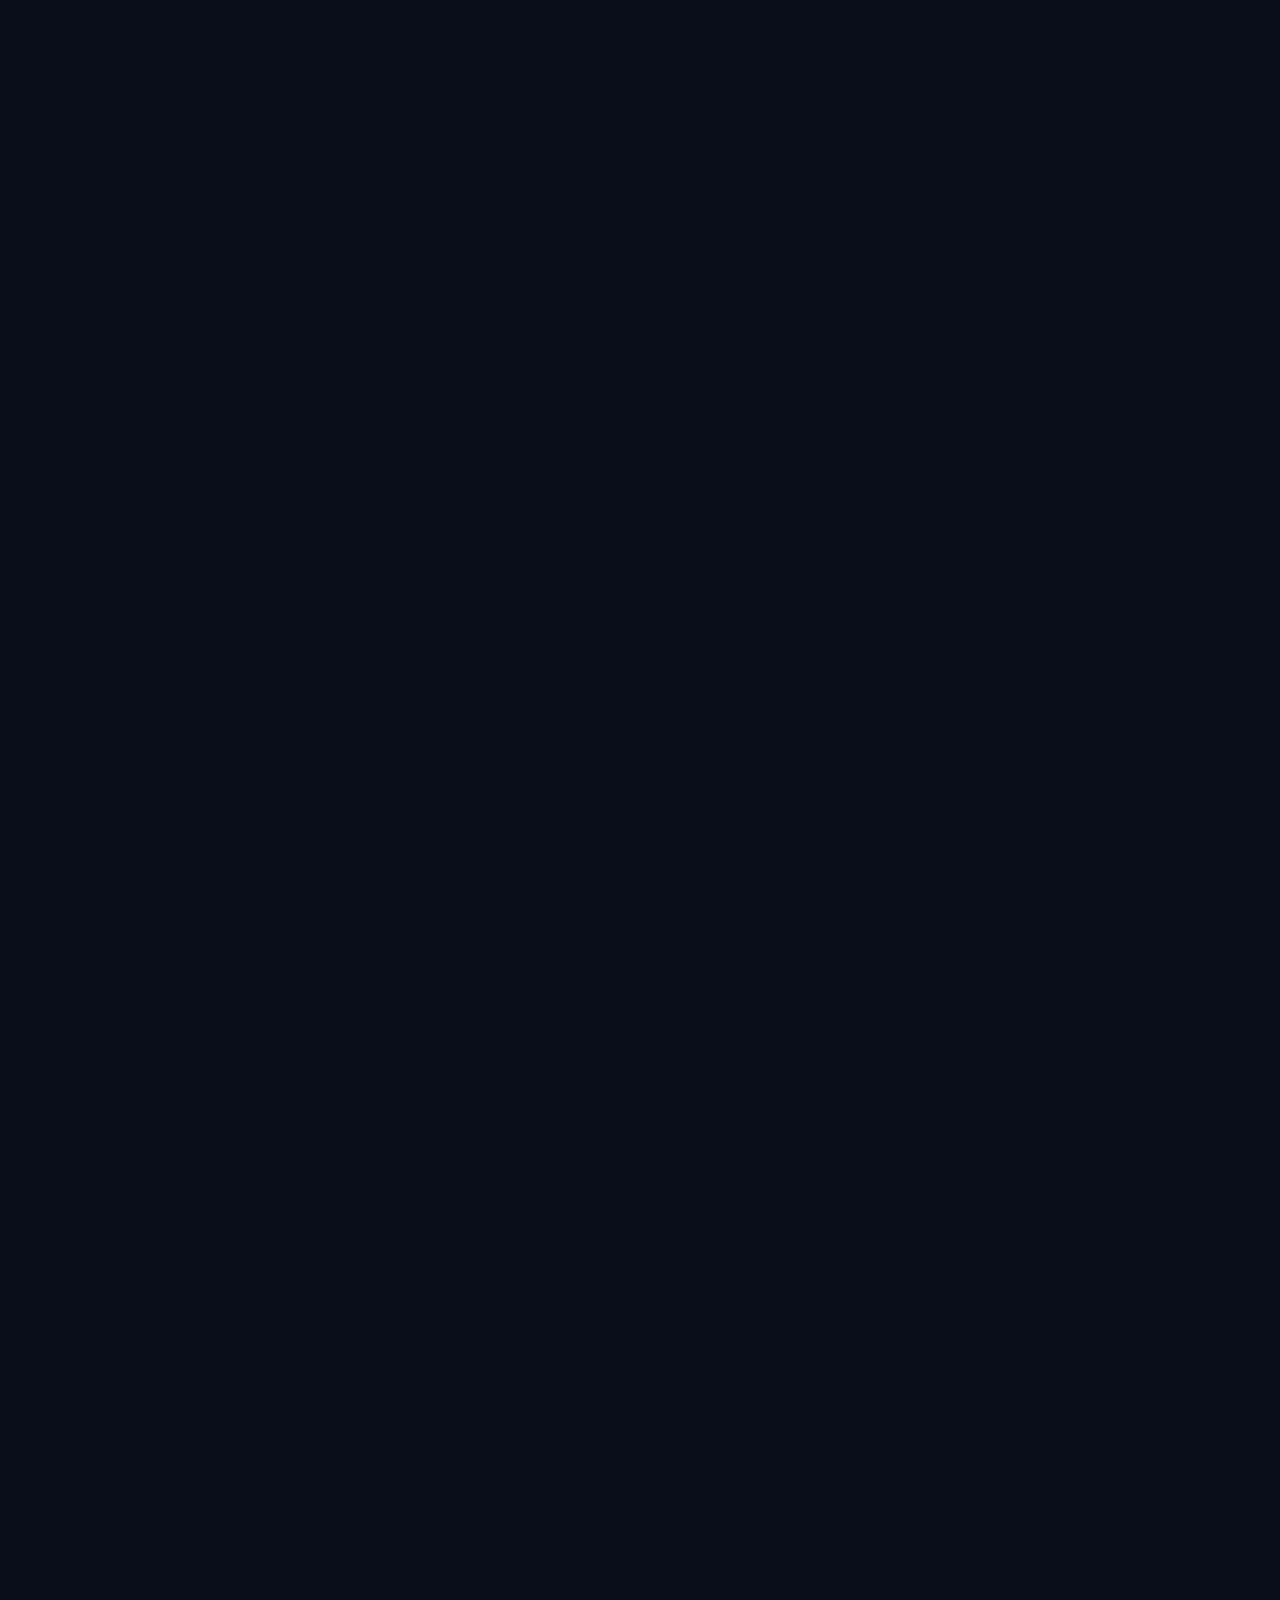
==== commit cce8b13e: "Update index.html" ====
--- a/index.html
+++ b/index.html
@@ -2214,24 +2214,7 @@
   /* ==========================================
      نموذج تسجيل الدخول
      ========================================== */
-  const loginForm = document.querySelector('.login-form');
-  if (loginForm) {
-    loginForm.addEventListener('submit', (e) => {
-      e.preventDefault();
-      const btn = loginForm.querySelector('button[type="submit"]');
-      btn.disabled = true;
-      btn.textContent = '⏳ جاري التحقق...';
-
-      setTimeout(() => {
-        btn.disabled = false;
-        btn.textContent = 'تسجيل الدخول';
-        showToast('✅ تم تسجيل الدخول بنجاح!', 'success');
-
-        setTimeout(() => {
-          window.location.href = 'index.html';
-        }, 1000);
-      }, 1500);
-    });
+ 
 
     // إظهار/إخفاء كلمة المرور
     const togglePwd = document.querySelector('.input-toggle');
